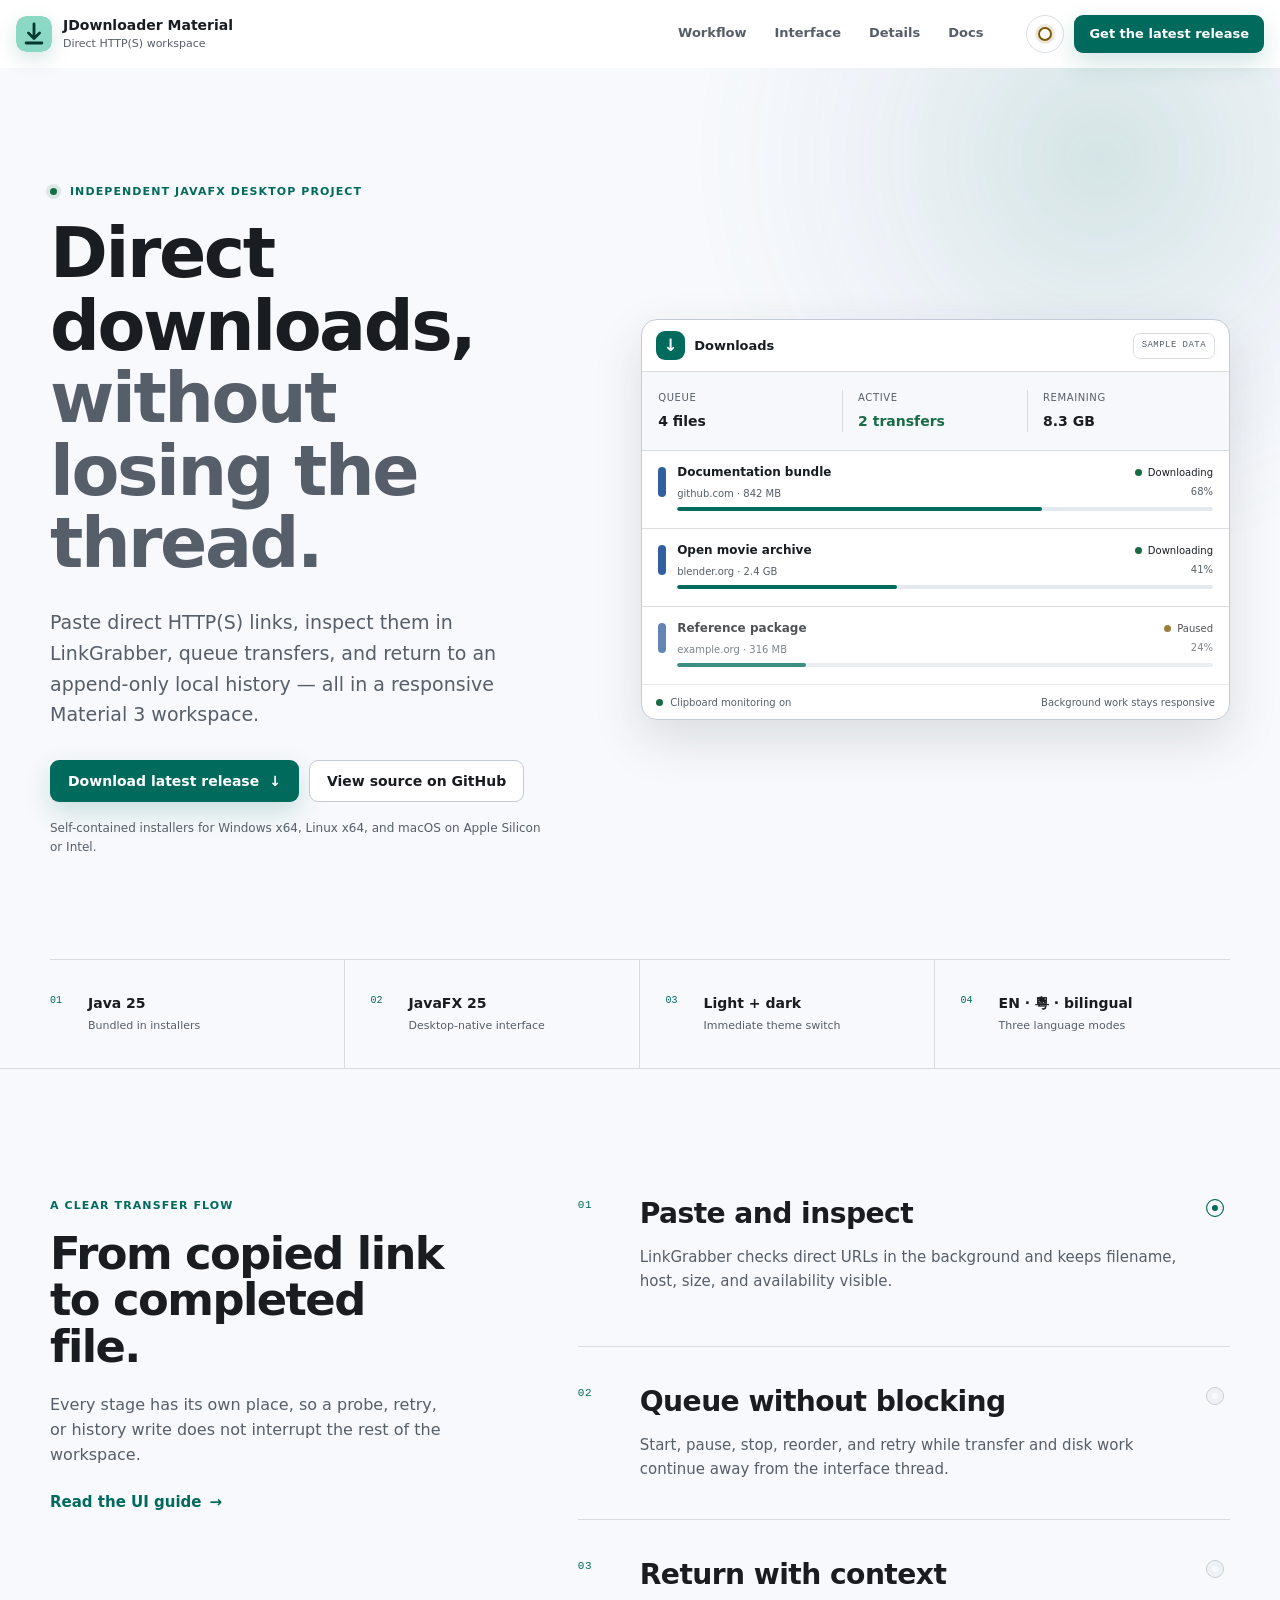
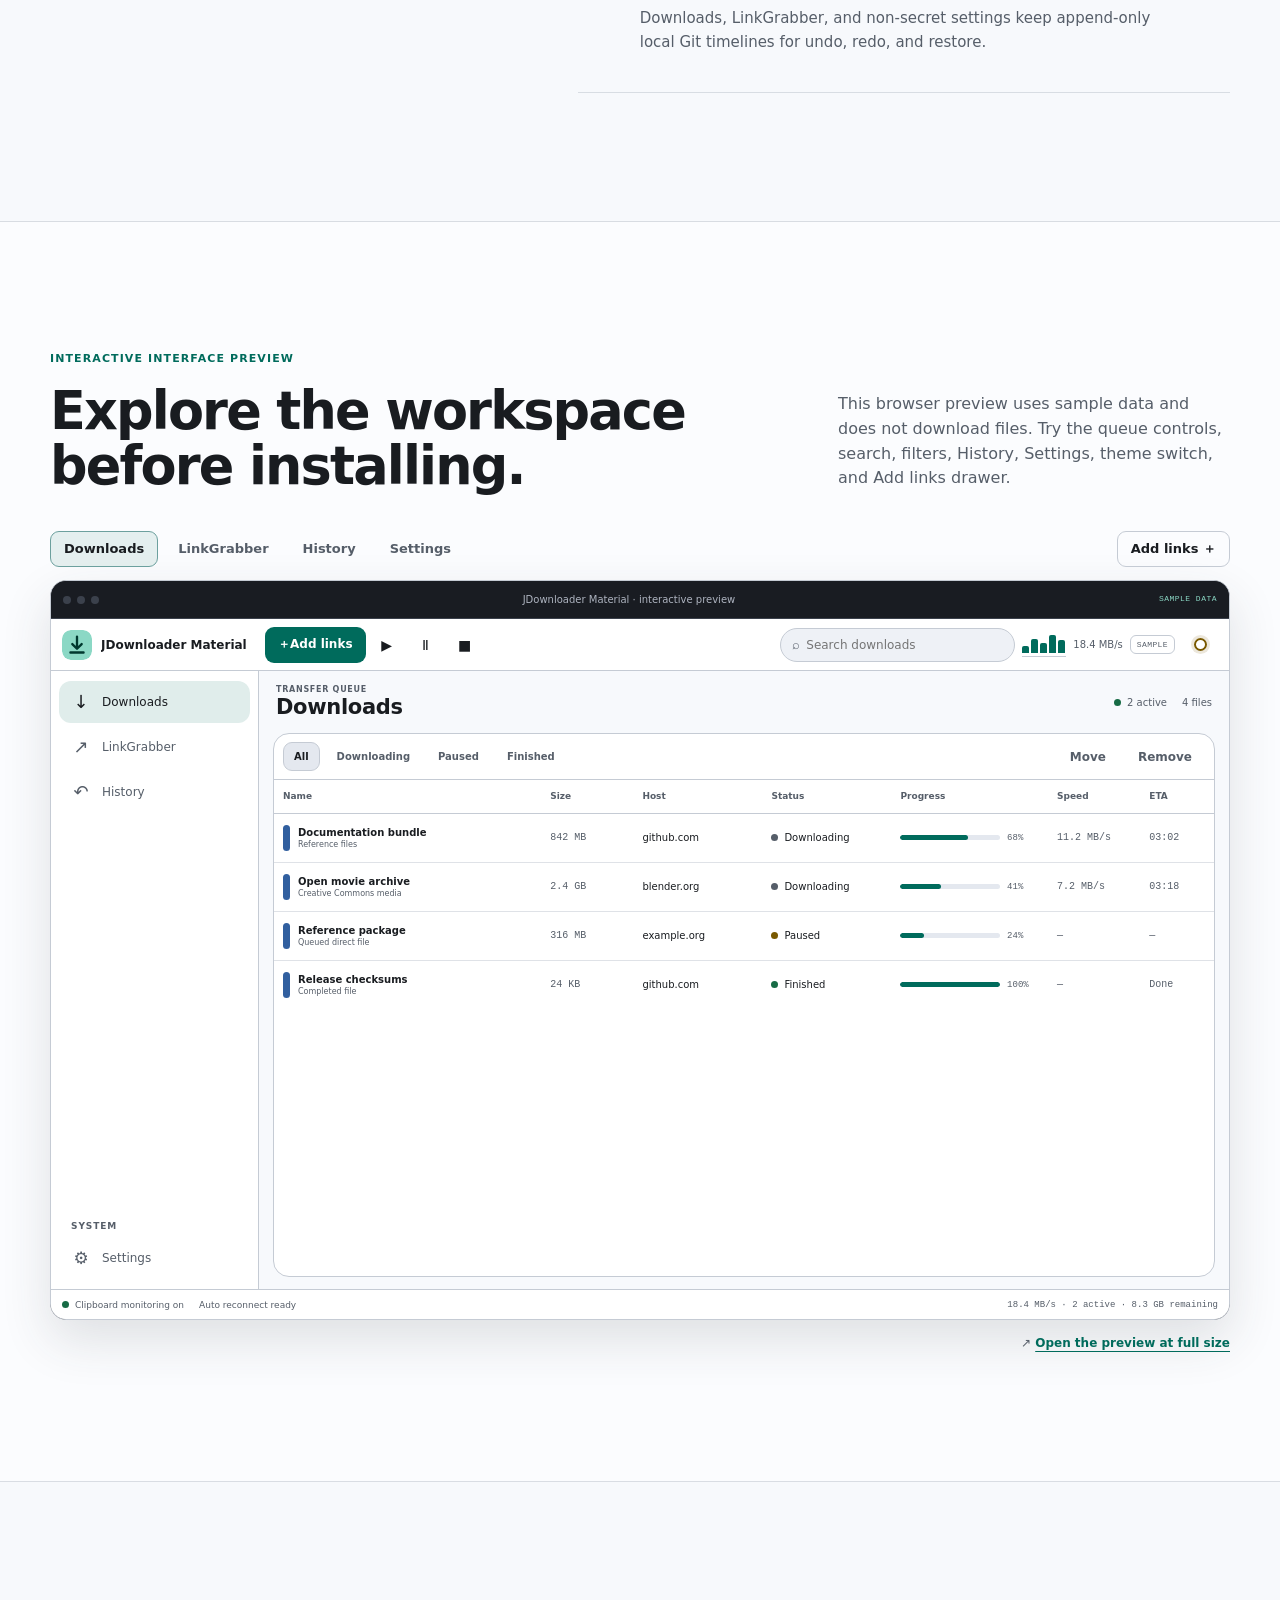
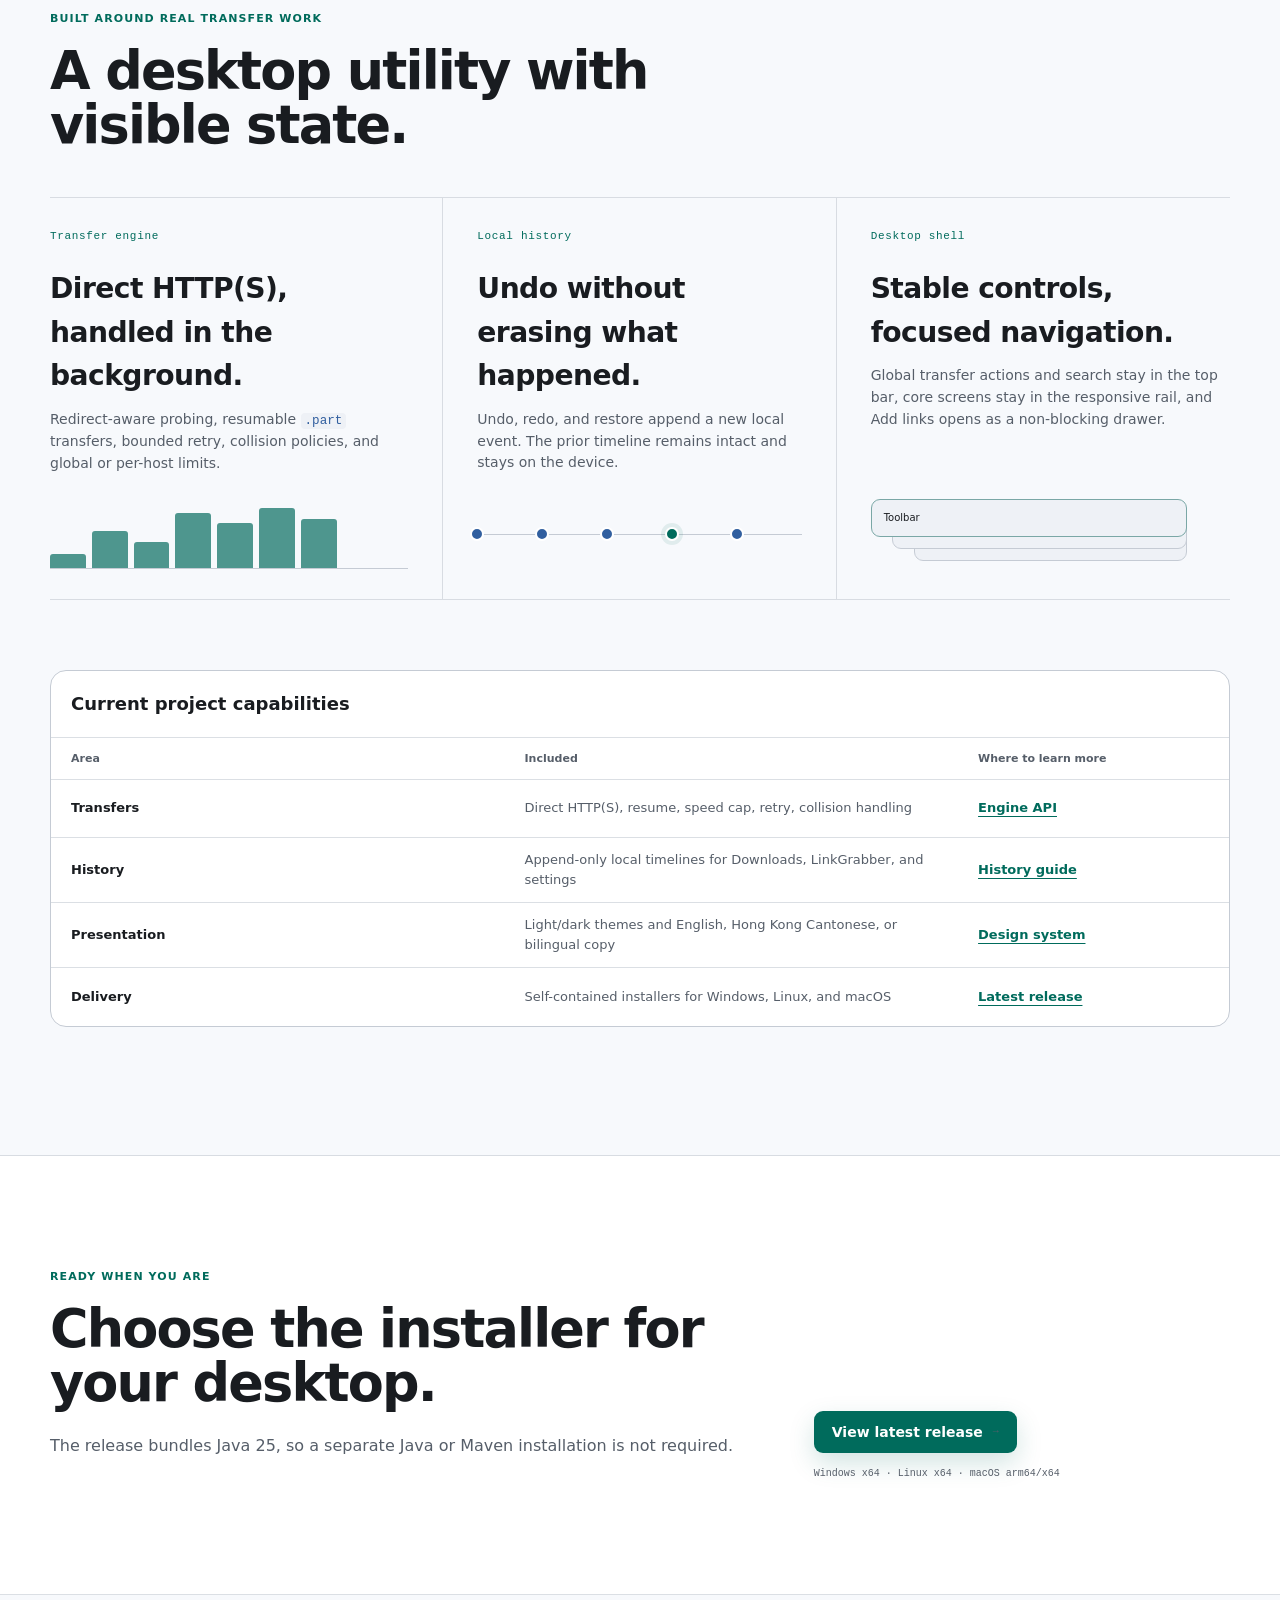
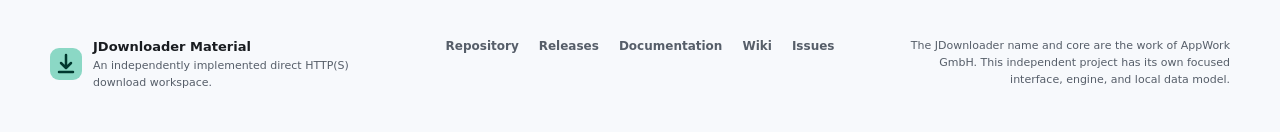
==== site/index.html @ 678a9da6 "Rewrite the UI with the mint-teal design system" ====
<!doctype html>
<html lang="en" data-theme="dark">
<head>
  <meta charset="utf-8">
  <meta name="viewport" content="width=device-width, initial-scale=1">
  <meta name="description" content="JDownloader Material is an independent JavaFX workspace for direct HTTP(S) downloads, with LinkGrabber, local history, light and dark themes, and native installers.">
  <meta name="theme-color" content="#111318">
  <meta property="og:type" content="website">
  <meta property="og:title" content="JDownloader Material">
  <meta property="og:description" content="A focused JavaFX workspace for direct HTTP(S) downloads.">
  <meta property="og:url" content="https://codingmachineedge.github.io/jdownloader-material/">
  <meta name="twitter:card" content="summary">
  <link rel="canonical" href="https://codingmachineedge.github.io/jdownloader-material/">
  <link rel="icon" href="assets/jdownloader-mark.svg" type="image/svg+xml">
  <link rel="stylesheet" href="styles.css">
  <title>JDownloader Material — direct downloads, clearly managed</title>
  <script>
    (() => {
      document.documentElement.classList.add('js');
      const saved = localStorage.getItem('jd-material-site-theme');
      const preferred = matchMedia('(prefers-color-scheme: light)').matches ? 'light' : 'dark';
      document.documentElement.dataset.theme = saved || preferred;
    })();
  </script>
</head>
<body>
  <a class="skip-link" href="#main">Skip to content</a>

  <header class="site-header" data-header>
    <div class="header-inner">
      <a class="site-brand" href="#top" aria-label="JDownloader Material home">
        <img src="assets/jdownloader-mark.svg" width="36" height="36" alt="">
        <span>
          <strong>JDownloader Material</strong>
          <small>Direct HTTP(S) workspace</small>
        </span>
      </a>
      <nav class="header-nav" aria-label="Main navigation">
        <a href="#workflow">Workflow</a>
        <a href="#interface">Interface</a>
        <a href="#under-the-hood">Details</a>
        <a href="https://github.com/codingmachineedge/jdownloader-material/tree/main/docs">Docs</a>
      </nav>
      <div class="header-actions">
        <button class="icon-button theme-button" type="button" data-theme-toggle aria-label="Switch to light theme" aria-pressed="false">
          <span class="theme-glyph" aria-hidden="true"></span>
        </button>
        <a class="button button-small button-primary" href="https://github.com/codingmachineedge/jdownloader-material/releases/latest">Get the latest release</a>
      </div>
    </div>
  </header>

  <main id="main">
    <section class="hero" id="top" aria-labelledby="hero-title">
      <div class="hero-glow" aria-hidden="true"></div>
      <div class="shell hero-grid">
        <div class="hero-copy reveal">
          <p class="eyebrow"><span class="eyebrow-dot"></span> Independent JavaFX desktop project</p>
          <h1 id="hero-title">Direct downloads,<br><span>without losing the thread.</span></h1>
          <p class="hero-lede">Paste direct HTTP(S) links, inspect them in LinkGrabber, queue transfers, and return to an append-only local history — all in a responsive Material 3 workspace.</p>
          <div class="hero-actions">
            <a class="button button-primary" href="https://github.com/codingmachineedge/jdownloader-material/releases/latest">
              Download latest release <span aria-hidden="true">↓</span>
            </a>
            <a class="button button-secondary" href="https://github.com/codingmachineedge/jdownloader-material">View source on GitHub</a>
          </div>
          <p class="release-note">Self-contained installers for Windows x64, Linux x64, and macOS on Apple Silicon or Intel.</p>
        </div>

        <div class="hero-console reveal" role="region" aria-label="Sample download activity" data-delay="1">
          <div class="console-topline">
            <div class="console-brand"><span class="mini-mark" aria-hidden="true">↓</span> Downloads</div>
            <span class="sample-label">Sample data</span>
          </div>
          <div class="console-summary">
            <div><small>Queue</small><strong>4 files</strong></div>
            <div><small>Active</small><strong class="success-text">2 transfers</strong></div>
            <div><small>Remaining</small><strong>8.3 GB</strong></div>
          </div>
          <div class="console-list">
            <article class="console-row">
              <span class="file-marker" aria-hidden="true"></span>
              <div class="console-file"><strong>Documentation bundle</strong><small>github.com · 842 MB</small></div>
              <div class="console-state"><span><i class="state-dot state-live"></i>Downloading</span><small>68%</small></div>
              <div class="mini-progress" role="progressbar" aria-label="Documentation bundle" aria-valuemin="0" aria-valuemax="100" aria-valuenow="68"><i style="--progress:68%"></i></div>
            </article>
            <article class="console-row">
              <span class="file-marker" aria-hidden="true"></span>
              <div class="console-file"><strong>Open movie archive</strong><small>blender.org · 2.4 GB</small></div>
              <div class="console-state"><span><i class="state-dot state-live"></i>Downloading</span><small>41%</small></div>
              <div class="mini-progress" role="progressbar" aria-label="Open movie archive" aria-valuemin="0" aria-valuemax="100" aria-valuenow="41"><i style="--progress:41%"></i></div>
            </article>
            <article class="console-row muted-row">
              <span class="file-marker" aria-hidden="true"></span>
              <div class="console-file"><strong>Reference package</strong><small>example.org · 316 MB</small></div>
              <div class="console-state"><span><i class="state-dot state-paused"></i>Paused</span><small>24%</small></div>
              <div class="mini-progress" role="progressbar" aria-label="Reference package" aria-valuemin="0" aria-valuemax="100" aria-valuenow="24"><i style="--progress:24%"></i></div>
            </article>
          </div>
          <div class="console-status">
            <span><i class="state-dot state-live"></i> Clipboard monitoring on</span>
            <span class="console-status-right">Background work stays responsive</span>
          </div>
        </div>
      </div>

      <div class="shell fact-strip reveal" data-delay="2" role="list" aria-label="Project technology and language support">
        <div role="listitem"><span class="fact-index">01</span><strong>Java 25</strong><small>Bundled in installers</small></div>
        <div role="listitem"><span class="fact-index">02</span><strong>JavaFX 25</strong><small>Desktop-native interface</small></div>
        <div role="listitem"><span class="fact-index">03</span><strong>Light + dark</strong><small>Immediate theme switch</small></div>
        <div role="listitem"><span class="fact-index">04</span><strong>EN · 粵 · bilingual</strong><small>Three language modes</small></div>
      </div>
    </section>

    <section class="section workflow-section" id="workflow" aria-labelledby="workflow-title">
      <div class="shell section-grid">
        <div class="section-intro reveal">
          <p class="eyebrow">A clear transfer flow</p>
          <h2 id="workflow-title">From copied link to completed file.</h2>
          <p>Every stage has its own place, so a probe, retry, or history write does not interrupt the rest of the workspace.</p>
          <a class="text-link" href="https://github.com/codingmachineedge/jdownloader-material/blob/main/docs/UI_GUIDE.md">Read the UI guide <span aria-hidden="true">→</span></a>
        </div>
        <ol class="workflow-list reveal" data-delay="1">
          <li>
            <span class="step-number">01</span>
            <div><h3>Paste and inspect</h3><p>LinkGrabber checks direct URLs in the background and keeps filename, host, size, and availability visible.</p></div>
            <span class="step-signal" aria-hidden="true"></span>
          </li>
          <li>
            <span class="step-number">02</span>
            <div><h3>Queue without blocking</h3><p>Start, pause, stop, reorder, and retry while transfer and disk work continue away from the interface thread.</p></div>
            <span class="step-signal" aria-hidden="true"></span>
          </li>
          <li>
            <span class="step-number">03</span>
            <div><h3>Return with context</h3><p>Downloads, LinkGrabber, and non-secret settings keep append-only local Git timelines for undo, redo, and restore.</p></div>
            <span class="step-signal" aria-hidden="true"></span>
          </li>
        </ol>
      </div>
    </section>

    <section class="section interface-section" id="interface" aria-labelledby="interface-title">
      <div class="shell">
        <div class="interface-heading reveal">
          <div>
            <p class="eyebrow">Interactive interface preview</p>
            <h2 id="interface-title">Explore the workspace before installing.</h2>
          </div>
          <p>This browser preview uses sample data and does not download files. Try the queue controls, search, filters, History, Settings, theme switch, and Add links drawer.</p>
        </div>

        <div class="preview-switcher reveal" data-demo-switcher role="group" aria-label="Choose a demo screen">
          <button type="button" class="active" data-demo-screen="downloads" aria-pressed="true">Downloads</button>
          <button type="button" data-demo-screen="linkgrabber" aria-pressed="false">LinkGrabber</button>
          <button type="button" data-demo-screen="history" aria-pressed="false">History</button>
          <button type="button" data-demo-screen="settings" aria-pressed="false">Settings</button>
          <button type="button" data-demo-action="add-links">Add links <span aria-hidden="true">＋</span></button>
        </div>

        <div class="demo-frame reveal" data-delay="1">
          <div class="demo-frame-bar" aria-hidden="true">
            <span></span><span></span><span></span>
            <p>JDownloader Material · interactive preview</p>
            <b>Sample data</b>
          </div>
          <iframe id="product-demo" src="demo.html" title="Interactive preview of the JDownloader Material desktop workspace" loading="lazy"></iframe>
          <noscript><p class="noscript">JavaScript is required for the interactive preview. <a href="demo.html">Open the static demo</a>.</p></noscript>
        </div>
        <p class="demo-hint"><span aria-hidden="true">↗</span> <a href="demo.html">Open the preview at full size</a></p>
      </div>
    </section>

    <section class="section details-section" id="under-the-hood" aria-labelledby="details-title">
      <div class="shell">
        <div class="details-heading reveal">
          <p class="eyebrow">Built around real transfer work</p>
          <h2 id="details-title">A desktop utility with visible state.</h2>
        </div>
        <div class="detail-grid">
          <article class="detail-panel reveal">
            <span class="detail-kicker">Transfer engine</span>
            <h3>Direct HTTP(S), handled in the background.</h3>
            <p>Redirect-aware probing, resumable <code>.part</code> transfers, bounded retry, collision policies, and global or per-host limits.</p>
            <div class="detail-meter" aria-hidden="true"><i></i><i></i><i></i><i></i><i></i><i></i><i></i></div>
          </article>
          <article class="detail-panel reveal" data-delay="1">
            <span class="detail-kicker">Local history</span>
            <h3>Undo without erasing what happened.</h3>
            <p>Undo, redo, and restore append a new local event. The prior timeline remains intact and stays on the device.</p>
            <div class="history-trace" aria-hidden="true"><i></i><i></i><i></i><i></i><i></i></div>
          </article>
          <article class="detail-panel reveal" data-delay="2">
            <span class="detail-kicker">Desktop shell</span>
            <h3>Stable controls, focused navigation.</h3>
            <p>Global transfer actions and search stay in the top bar, core screens stay in the responsive rail, and Add links opens as a non-blocking drawer.</p>
            <div class="tab-stack" aria-hidden="true"><i>Toolbar</i><i>Navigation</i><i>Drawer</i></div>
          </article>
        </div>

        <div class="capability-table-wrap reveal">
          <table class="capability-table">
            <caption>Current project capabilities</caption>
            <thead><tr><th scope="col">Area</th><th scope="col">Included</th><th scope="col">Where to learn more</th></tr></thead>
            <tbody>
              <tr><th scope="row">Transfers</th><td>Direct HTTP(S), resume, speed cap, retry, collision handling</td><td><a href="https://github.com/codingmachineedge/jdownloader-material/blob/main/docs/ENGINE_API.md">Engine API</a></td></tr>
              <tr><th scope="row">History</th><td>Append-only local timelines for Downloads, LinkGrabber, and settings</td><td><a href="https://github.com/codingmachineedge/jdownloader-material/blob/main/docs/HISTORY.md">History guide</a></td></tr>
              <tr><th scope="row">Presentation</th><td>Light/dark themes and English, Hong Kong Cantonese, or bilingual copy</td><td><a href="https://github.com/codingmachineedge/jdownloader-material/blob/main/docs/DESIGN_SYSTEM.md">Design system</a></td></tr>
              <tr><th scope="row">Delivery</th><td>Self-contained installers for Windows, Linux, and macOS</td><td><a href="https://github.com/codingmachineedge/jdownloader-material/releases/latest">Latest release</a></td></tr>
            </tbody>
          </table>
        </div>
      </div>
    </section>

    <section class="download-section" aria-labelledby="download-title">
      <div class="shell download-inner reveal">
        <div>
          <p class="eyebrow">Ready when you are</p>
          <h2 id="download-title">Choose the installer for your desktop.</h2>
          <p>The release bundles Java 25, so a separate Java or Maven installation is not required.</p>
        </div>
        <div class="download-actions">
          <a class="button button-primary" href="https://github.com/codingmachineedge/jdownloader-material/releases/latest">View latest release <span aria-hidden="true">→</span></a>
          <span>Windows x64 · Linux x64 · macOS arm64/x64</span>
        </div>
      </div>
    </section>
  </main>

  <footer class="site-footer">
    <div class="shell footer-grid">
      <div class="footer-brand">
        <img src="assets/jdownloader-mark.svg" width="32" height="32" alt="">
        <p><strong>JDownloader Material</strong><span>An independently implemented direct HTTP(S) download workspace.</span></p>
      </div>
      <nav aria-label="Project links">
        <a href="https://github.com/codingmachineedge/jdownloader-material">Repository</a>
        <a href="https://github.com/codingmachineedge/jdownloader-material/releases">Releases</a>
        <a href="https://github.com/codingmachineedge/jdownloader-material/tree/main/docs">Documentation</a>
        <a href="https://github.com/codingmachineedge/jdownloader-material/wiki">Wiki</a>
        <a href="https://github.com/codingmachineedge/jdownloader-material/issues">Issues</a>
      </nav>
      <p class="identity-note">The JDownloader name and core are the work of AppWork GmbH. This independent project has its own focused interface, engine, and local data model.</p>
    </div>
  </footer>

  <script src="main.js" defer></script>
</body>
</html>
---- site/styles.css ----
:root {
  color-scheme: dark;
  --bg: #111318;
  --surface: #191c22;
  --surface-2: #22262e;
  --surface-3: #2c313b;
  --fg: #e7e9f0;
  --muted: #aeb4c0;
  --border: #3b414c;
  --border-soft: color-mix(in srgb, var(--border) 62%, transparent);
  --primary: #8bd8c5;
  --on-primary: #00382f;
  --secondary: #a9c7ff;
  --success: #78dba9;
  --warning: #f0c36a;
  --danger: #ffb4ab;
  --header-bg: color-mix(in srgb, var(--surface) 92%, transparent);
  --primary-tint: color-mix(in srgb, var(--primary) 13%, transparent);
  --shadow-overlay: 0 20px 60px rgba(0, 0, 0, .33);
  --font-ui: "Segoe UI Variable", "Segoe UI", system-ui, -apple-system, sans-serif;
  --font-mono: "Cascadia Mono", "SFMono-Regular", Consolas, monospace;
  --ease: cubic-bezier(.2, 0, 0, 1);
  --radius-xs: 4px;
  --radius-sm: 9px;
  --radius-md: 12px;
  --radius-lg: 16px;
  --shell: 1180px;
}

[data-theme="light"] {
  color-scheme: light;
  --bg: #f7f9fc;
  --surface: #ffffff;
  --surface-2: #eef1f6;
  --surface-3: #e4e8ef;
  --fg: #191c20;
  --muted: #565e69;
  --border: #c5cbd4;
  --primary: #006b5c;
  --on-primary: #ffffff;
  --secondary: #315f9f;
  --success: #176b45;
  --warning: #795900;
  --danger: #ba1a1a;
  --header-bg: color-mix(in srgb, var(--surface) 90%, transparent);
  --primary-tint: color-mix(in srgb, var(--primary) 9%, transparent);
  --shadow-overlay: 0 20px 50px rgba(47, 55, 67, .14);
}

* {
  box-sizing: border-box;
}

html {
  scroll-behavior: smooth;
  scroll-padding-top: 78px;
  background: var(--bg);
}

body {
  margin: 0;
  min-width: 320px;
  overflow-x: hidden;
  background: var(--bg);
  color: var(--fg);
  font-family: var(--font-ui);
  font-size: 15px;
  line-height: 1.55;
  text-rendering: optimizeLegibility;
  -webkit-font-smoothing: antialiased;
}

button,
input,
select,
textarea {
  color: inherit;
  font: inherit;
}

button,
a {
  -webkit-tap-highlight-color: transparent;
}

a {
  color: inherit;
}

img {
  display: block;
  max-width: 100%;
}

.skip-link {
  position: fixed;
  left: 16px;
  top: 12px;
  z-index: 100;
  padding: 9px 13px;
  border-radius: var(--radius-sm);
  background: var(--primary);
  color: var(--on-primary);
  font-weight: 700;
  transform: translateY(-180%);
  transition: transform 160ms var(--ease);
}

.skip-link:focus {
  transform: translateY(0);
}

:focus-visible {
  outline: 2px solid var(--primary);
  outline-offset: 3px;
}

.shell {
  width: min(var(--shell), calc(100% - clamp(32px, 7vw, 96px)));
  margin-inline: auto;
}

.site-header {
  position: sticky;
  top: 0;
  z-index: 50;
  height: 68px;
  border-bottom: 1px solid transparent;
  background: var(--header-bg);
  backdrop-filter: blur(18px);
  transition: border-color 180ms var(--ease), box-shadow 180ms var(--ease);
}

.site-header.scrolled {
  border-color: var(--border-soft);
  box-shadow: 0 8px 30px rgba(0, 0, 0, .08);
}

.header-inner {
  width: min(1280px, calc(100% - 32px));
  height: 100%;
  margin: 0 auto;
  display: flex;
  align-items: center;
  gap: 32px;
}

.site-brand {
  display: inline-flex;
  align-items: center;
  gap: 11px;
  min-width: 234px;
  text-decoration: none;
}

.site-brand img {
  border-radius: 10px;
  box-shadow: 0 7px 20px color-mix(in srgb, var(--primary) 16%, transparent);
}

.site-brand span {
  display: grid;
  line-height: 1.2;
}

.site-brand strong {
  font-size: 14px;
  font-weight: 650;
}

.site-brand small {
  margin-top: 3px;
  color: var(--muted);
  font-size: 11px;
}

.header-nav {
  display: flex;
  align-items: center;
  gap: 6px;
  margin-left: auto;
}

.header-nav a {
  padding: 9px 11px;
  border-radius: var(--radius-sm);
  color: var(--muted);
  font-size: 13px;
  font-weight: 550;
  text-decoration: none;
  transition: color 160ms var(--ease), background 160ms var(--ease);
}

.header-nav a:hover {
  background: var(--surface-2);
  color: var(--fg);
}

.header-actions,
.hero-actions {
  display: flex;
  align-items: center;
  gap: 10px;
}

.icon-button,
.button,
.preview-switcher button {
  border: 0;
  cursor: pointer;
  transition: transform 150ms var(--ease), color 160ms var(--ease), background 160ms var(--ease), border-color 160ms var(--ease);
}

.icon-button:active,
.button:active,
.preview-switcher button:active {
  transform: scale(.96);
}

.icon-button {
  width: 38px;
  height: 38px;
  display: grid;
  flex: 0 0 auto;
  place-items: center;
  border: 1px solid var(--border-soft);
  border-radius: 50%;
  background: transparent;
}

.icon-button:hover {
  background: var(--surface-2);
}

.theme-glyph {
  position: relative;
  width: 14px;
  height: 14px;
  border: 2px solid currentColor;
  border-radius: 50%;
}

[data-theme="dark"] .theme-glyph {
  border-color: var(--secondary);
  box-shadow: inset -4px -3px 0 0 var(--surface);
}

[data-theme="light"] .theme-glyph {
  border-color: var(--warning);
  box-shadow: 0 0 0 3px color-mix(in srgb, var(--warning) 14%, transparent);
}

.button {
  min-height: 42px;
  display: inline-flex;
  align-items: center;
  justify-content: center;
  gap: 10px;
  padding: 0 17px;
  border: 1px solid transparent;
  border-radius: var(--radius-sm);
  font-size: 14px;
  font-weight: 650;
  line-height: 1;
  text-align: center;
  text-decoration: none;
}

.button-small {
  min-height: 38px;
  padding-inline: 14px;
  font-size: 13px;
}

.button-primary {
  background: var(--primary);
  color: var(--on-primary);
  box-shadow: 0 10px 26px color-mix(in srgb, var(--primary) 18%, transparent);
}

.button-primary:hover {
  background: color-mix(in srgb, var(--primary) 88%, var(--fg));
  transform: translateY(-1px);
}

.button-secondary {
  border-color: var(--border);
  background: var(--surface);
}

.button-secondary:hover {
  border-color: color-mix(in srgb, var(--primary) 46%, var(--border));
  background: var(--surface-2);
}

.hero {
  position: relative;
  min-height: 750px;
  padding: clamp(76px, 9vw, 122px) 0 0;
  overflow: hidden;
  border-bottom: 1px solid var(--border-soft);
}

.hero-glow {
  position: absolute;
  top: -320px;
  right: -230px;
  width: 820px;
  height: 820px;
  border-radius: 50%;
  background: radial-gradient(circle, color-mix(in srgb, var(--primary) 14%, transparent) 0, color-mix(in srgb, var(--secondary) 4%, transparent) 42%, transparent 70%);
  filter: blur(10px);
  pointer-events: none;
}

.hero-grid {
  position: relative;
  display: grid;
  grid-template-columns: minmax(0, .92fr) minmax(500px, 1.08fr);
  align-items: center;
  gap: clamp(48px, 7vw, 96px);
}

.eyebrow {
  margin: 0 0 17px;
  color: var(--primary);
  font-size: 11px;
  font-weight: 700;
  letter-spacing: .1em;
  text-transform: uppercase;
}

.eyebrow-dot {
  width: 7px;
  height: 7px;
  display: inline-block;
  margin-right: 8px;
  border-radius: 50%;
  background: var(--success);
  box-shadow: 0 0 0 4px color-mix(in srgb, var(--success) 12%, transparent);
}

.hero h1,
.section h2,
.download-section h2 {
  margin: 0;
  letter-spacing: -.035em;
  line-height: 1.04;
}

.hero h1 {
  max-width: 660px;
  font-size: clamp(43px, 5.45vw, 76px);
  font-weight: 650;
}

.hero h1 span {
  color: var(--muted);
}

.hero-lede {
  max-width: 620px;
  margin: 27px 0 30px;
  color: var(--muted);
  font-size: clamp(16px, 1.5vw, 19px);
  line-height: 1.62;
}

.release-note {
  max-width: 520px;
  margin: 17px 0 0;
  color: var(--muted);
  font-size: 12px;
}

.hero-console {
  position: relative;
  min-width: 0;
  border: 1px solid var(--border);
  border-radius: var(--radius-lg);
  background: var(--surface);
  box-shadow: var(--shadow-overlay);
  overflow: hidden;
}

.hero-console::before {
  content: "";
  position: absolute;
  inset: 0;
  border-radius: inherit;
  box-shadow: inset 0 1px color-mix(in srgb, white 7%, transparent);
  pointer-events: none;
}

.console-topline {
  height: 52px;
  display: flex;
  align-items: center;
  justify-content: space-between;
  gap: 12px;
  padding: 0 14px;
  border-bottom: 1px solid var(--border-soft);
}

.console-brand {
  display: flex;
  align-items: center;
  gap: 9px;
  font-size: 13px;
  font-weight: 650;
}

.mini-mark {
  width: 29px;
  height: 29px;
  display: grid;
  place-items: center;
  border-radius: var(--radius-sm);
  background: var(--primary);
  color: var(--on-primary);
  font-size: 17px;
  font-weight: 800;
}

.sample-label {
  padding: 5px 8px;
  border: 1px solid var(--border-soft);
  border-radius: 7px;
  color: var(--muted);
  font-family: var(--font-mono);
  font-size: 9px;
  letter-spacing: .05em;
  text-transform: uppercase;
}

.console-summary {
  display: grid;
  grid-template-columns: repeat(3, 1fr);
  padding: 18px 16px;
  border-bottom: 1px solid var(--border-soft);
  background: color-mix(in srgb, var(--surface-2) 48%, transparent);
}

.console-summary div {
  padding: 0 15px;
  border-right: 1px solid var(--border-soft);
}

.console-summary div:first-child {
  padding-left: 0;
}

.console-summary div:last-child {
  border: 0;
}

.console-summary small,
.console-summary strong {
  display: block;
}

.console-summary small {
  margin-bottom: 5px;
  color: var(--muted);
  font-size: 10px;
  letter-spacing: .06em;
  text-transform: uppercase;
}

.console-summary strong {
  font-size: 14px;
  font-variant-numeric: tabular-nums;
}

.success-text {
  color: var(--success);
}

.console-row {
  display: grid;
  grid-template-columns: 8px minmax(0, 1fr) auto;
  gap: 11px;
  min-height: 78px;
  align-items: center;
  padding: 10px 16px;
  border-bottom: 1px solid var(--border-soft);
}

.file-marker {
  width: 8px;
  height: 30px;
  border-radius: var(--radius-xs);
  background: var(--secondary);
}

.console-file,
.console-state {
  min-width: 0;
  display: grid;
}

.console-file strong {
  overflow: hidden;
  font-size: 12px;
  font-weight: 600;
  text-overflow: ellipsis;
  white-space: nowrap;
}

.console-file small,
.console-state small {
  margin-top: 4px;
  color: var(--muted);
  font-size: 10px;
  font-variant-numeric: tabular-nums;
}

.console-state {
  justify-items: end;
  font-size: 10px;
}

.console-state > span {
  display: inline-flex;
  align-items: center;
  gap: 6px;
}

.state-dot {
  width: 7px;
  height: 7px;
  display: inline-block;
  border-radius: 50%;
  background: var(--muted);
}

.state-live {
  background: var(--success);
}

.state-paused {
  background: var(--warning);
}

.mini-progress {
  grid-column: 2 / -1;
  width: 100%;
  height: 4px;
  align-self: start;
  margin-top: -7px;
  overflow: hidden;
  border-radius: var(--radius-xs);
  background: var(--surface-3);
}

.mini-progress i {
  width: var(--progress);
  height: 100%;
  display: block;
  border-radius: inherit;
  background: var(--primary);
}

.muted-row {
  opacity: .76;
}

.console-status {
  min-height: 34px;
  display: flex;
  align-items: center;
  gap: 16px;
  padding: 0 14px;
  color: var(--muted);
  font-size: 10px;
}

.console-status > span:first-child {
  display: inline-flex;
  align-items: center;
  gap: 7px;
}

.console-status-right {
  margin-left: auto;
}

.fact-strip {
  position: relative;
  display: grid;
  grid-template-columns: repeat(4, 1fr);
  margin-top: clamp(72px, 8vw, 108px);
  border-top: 1px solid var(--border-soft);
}

.fact-strip > div {
  min-height: 108px;
  display: grid;
  grid-template-columns: 28px 1fr;
  align-content: center;
  column-gap: 10px;
  padding: 18px clamp(10px, 2vw, 26px);
  border-right: 1px solid var(--border-soft);
}

.fact-strip > div:first-child {
  padding-left: 0;
}

.fact-strip > div:last-child {
  border-right: 0;
}

.fact-index {
  grid-row: 1 / 3;
  color: var(--primary);
  font-family: var(--font-mono);
  font-size: 10px;
}

.fact-strip strong {
  font-size: 14px;
}

.fact-strip small {
  margin-top: 3px;
  color: var(--muted);
  font-size: 11px;
}

.section {
  padding: clamp(86px, 10vw, 144px) 0;
  border-bottom: 1px solid var(--border-soft);
}

.section h2,
.download-section h2 {
  max-width: 740px;
  font-size: clamp(34px, 4.1vw, 56px);
  font-weight: 620;
}

.section-grid {
  display: grid;
  grid-template-columns: minmax(260px, .76fr) minmax(480px, 1.24fr);
  gap: clamp(60px, 10vw, 140px);
}

.section-intro {
  position: sticky;
  top: 116px;
  align-self: start;
}

.section-intro h2 {
  font-size: clamp(34px, 3.5vw, 50px);
}

.section-intro > p:not(.eyebrow),
.interface-heading > p,
.download-inner > div > p:not(.eyebrow) {
  margin: 23px 0;
  color: var(--muted);
  font-size: 16px;
}

.text-link,
.demo-hint a,
.capability-table a {
  color: var(--primary);
  font-weight: 650;
  text-underline-offset: 4px;
}

.text-link {
  display: inline-flex;
  gap: 8px;
  text-decoration: none;
}

.text-link:hover {
  text-decoration: underline;
}

.workflow-list {
  margin: 0;
  padding: 0;
  list-style: none;
}

.workflow-list li {
  position: relative;
  min-height: 150px;
  display: grid;
  grid-template-columns: 42px minmax(0, 1fr) 24px;
  gap: 20px;
  align-items: start;
  padding: 0 0 38px;
  border-bottom: 1px solid var(--border-soft);
}

.workflow-list li + li {
  padding-top: 38px;
}

.step-number,
.detail-kicker {
  color: var(--primary);
  font-family: var(--font-mono);
  font-size: 11px;
  letter-spacing: .06em;
}

.workflow-list h3,
.detail-panel h3 {
  margin: -5px 0 11px;
  font-size: clamp(22px, 2.2vw, 29px);
  font-weight: 600;
  letter-spacing: -.02em;
}

.workflow-list p,
.detail-panel p {
  max-width: 620px;
  margin: 0;
  color: var(--muted);
}

.step-signal {
  width: 18px;
  height: 18px;
  margin-top: 2px;
  border: 1px solid var(--border);
  border-radius: 50%;
  box-shadow: inset 0 0 0 5px var(--surface-2);
}

.workflow-list li:first-child .step-signal {
  border-color: var(--primary);
  background: var(--primary);
  box-shadow: inset 0 0 0 5px var(--bg);
}

.interface-section {
  background: color-mix(in srgb, var(--surface) 52%, var(--bg));
}

.interface-heading {
  display: grid;
  grid-template-columns: minmax(0, 1.3fr) minmax(280px, .7fr);
  gap: 60px;
  align-items: end;
  margin-bottom: 38px;
}

.interface-heading > p {
  max-width: 490px;
  margin: 0 0 2px;
  justify-self: end;
}

.preview-switcher {
  display: flex;
  align-items: center;
  gap: 6px;
  margin-bottom: 13px;
  overflow-x: auto;
  scrollbar-width: thin;
}

.preview-switcher button {
  min-height: 36px;
  flex: 0 0 auto;
  padding: 0 13px;
  border: 1px solid transparent;
  border-radius: var(--radius-sm);
  background: transparent;
  color: var(--muted);
  font-size: 13px;
  font-weight: 600;
}

.preview-switcher button:hover {
  background: var(--surface-2);
  color: var(--fg);
}

.preview-switcher button.active {
  border-color: color-mix(in srgb, var(--primary) 45%, var(--border));
  background: var(--primary-tint);
  color: var(--fg);
}

.preview-switcher button:last-child {
  margin-left: auto;
  border-color: var(--border);
  color: var(--fg);
}

.demo-frame {
  overflow: hidden;
  border: 1px solid var(--border);
  border-radius: var(--radius-lg);
  background: #111318;
  box-shadow: var(--shadow-overlay);
}

.demo-frame-bar {
  height: 38px;
  display: flex;
  align-items: center;
  gap: 6px;
  padding: 0 12px;
  border-bottom: 1px solid #3b414c;
  background: #191c22;
  color: #aeb4c0;
}

.demo-frame-bar > span {
  width: 8px;
  height: 8px;
  border-radius: 50%;
  background: #3b414c;
}

.demo-frame-bar p {
  margin: 0 auto;
  font-size: 10px;
}

.demo-frame-bar b {
  color: #8bd8c5;
  font-family: var(--font-mono);
  font-size: 8px;
  font-weight: 500;
  letter-spacing: .06em;
  text-transform: uppercase;
}

.demo-frame iframe {
  width: 100%;
  height: clamp(560px, 64vw, 700px);
  display: block;
  border: 0;
  background: #111318;
}

.noscript {
  margin: 0;
  padding: 24px;
  color: #e7e9f0;
}

.demo-hint {
  margin: 14px 0 0;
  color: var(--muted);
  font-size: 12px;
  text-align: right;
}

.details-heading {
  margin-bottom: 44px;
}

.detail-grid {
  display: grid;
  grid-template-columns: repeat(3, 1fr);
  border-block: 1px solid var(--border-soft);
}

.detail-panel {
  min-height: 385px;
  display: flex;
  flex-direction: column;
  padding: 30px clamp(20px, 3vw, 34px);
  border-right: 1px solid var(--border-soft);
}

.detail-panel:first-child {
  padding-left: 0;
}

.detail-panel:last-child {
  padding-right: 0;
  border-right: 0;
}

.detail-panel h3 {
  margin-top: 22px;
}

.detail-panel p {
  font-size: 14px;
}

code {
  padding: 1px 4px;
  border-radius: 4px;
  background: var(--surface-2);
  color: var(--secondary);
  font-family: var(--font-mono);
  font-size: .9em;
}

.detail-meter,
.history-trace,
.tab-stack {
  min-height: 94px;
  margin-top: auto;
}

.detail-meter {
  display: flex;
  align-items: end;
  gap: 6px;
  padding-top: 25px;
  border-bottom: 1px solid var(--border);
}

.detail-meter i {
  width: 10%;
  height: 20%;
  display: block;
  border-radius: 3px 3px 0 0;
  background: color-mix(in srgb, var(--primary) 66%, var(--surface-3));
}

.detail-meter i:nth-child(2) { height: 54%; }
.detail-meter i:nth-child(3) { height: 38%; }
.detail-meter i:nth-child(4) { height: 80%; }
.detail-meter i:nth-child(5) { height: 66%; }
.detail-meter i:nth-child(6) { height: 88%; }
.detail-meter i:nth-child(7) { height: 72%; }

.history-trace {
  display: flex;
  align-items: center;
  padding-top: 25px;
}

.history-trace i {
  position: relative;
  width: 20%;
  height: 1px;
  display: block;
  background: var(--border);
}

.history-trace i::before {
  content: "";
  position: absolute;
  left: 0;
  top: 50%;
  width: 10px;
  height: 10px;
  border: 2px solid var(--surface);
  border-radius: 50%;
  background: var(--secondary);
  transform: translate(-50%, -50%);
}

.history-trace i:nth-child(4)::before {
  background: var(--primary);
  box-shadow: 0 0 0 4px var(--primary-tint);
}

.tab-stack {
  position: relative;
  padding-top: 24px;
}

.tab-stack i {
  position: absolute;
  left: 0;
  right: 12%;
  height: 38px;
  display: flex;
  align-items: center;
  padding: 0 12px;
  border: 1px solid var(--border);
  border-radius: var(--radius-sm);
  background: var(--surface-2);
  color: var(--muted);
  font-size: 10px;
  font-style: normal;
}

.tab-stack i:nth-child(1) { top: 24px; z-index: 3; border-color: color-mix(in srgb, var(--primary) 38%, var(--border)); color: var(--fg); }
.tab-stack i:nth-child(2) { top: 36px; left: 6%; z-index: 2; }
.tab-stack i:nth-child(3) { top: 48px; left: 12%; z-index: 1; }

.capability-table-wrap {
  margin-top: 70px;
  overflow-x: auto;
  border: 1px solid var(--border);
  border-radius: var(--radius-lg);
  background: var(--surface);
}

.capability-table {
  width: 100%;
  min-width: 720px;
  border-collapse: collapse;
  table-layout: fixed;
}

.capability-table caption {
  padding: 19px 20px;
  border-bottom: 1px solid var(--border-soft);
  font-size: 18px;
  font-weight: 600;
  text-align: left;
}

.capability-table th,
.capability-table td {
  height: 58px;
  padding: 12px 20px;
  border-bottom: 1px solid var(--border-soft);
  text-align: left;
  vertical-align: middle;
}

.capability-table thead th {
  height: 38px;
  color: var(--muted);
  font-size: 11px;
  font-weight: 600;
}

.capability-table tbody th {
  width: 18%;
  font-size: 13px;
  font-weight: 600;
}

.capability-table td {
  color: var(--muted);
  font-size: 13px;
}

.capability-table td:last-child,
.capability-table thead th:last-child {
  width: 23%;
}

.capability-table tbody tr:last-child th,
.capability-table tbody tr:last-child td {
  border-bottom: 0;
}

.download-section {
  padding: clamp(76px, 9vw, 112px) 0;
  border-bottom: 1px solid var(--border-soft);
  background: var(--surface);
}

.download-inner {
  display: grid;
  grid-template-columns: minmax(0, 1.25fr) minmax(300px, .75fr);
  align-items: end;
  gap: 70px;
}

.download-actions {
  display: grid;
  justify-items: start;
  gap: 13px;
}

.download-actions span {
  color: var(--muted);
  font-family: var(--font-mono);
  font-size: 10px;
}

.site-footer {
  padding: 42px 0;
}

.footer-grid {
  display: grid;
  grid-template-columns: minmax(230px, .8fr) minmax(270px, 1fr) minmax(260px, .8fr);
  align-items: start;
  gap: 60px;
}

.footer-brand {
  display: flex;
  align-items: center;
  gap: 11px;
}

.footer-brand p {
  display: grid;
  margin: 0;
}

.footer-brand strong {
  font-size: 13px;
}

.footer-brand span,
.identity-note {
  color: var(--muted);
  font-size: 11px;
}

.footer-grid nav {
  display: flex;
  flex-wrap: wrap;
  justify-content: center;
  gap: 8px 20px;
}

.footer-grid nav a {
  color: var(--muted);
  font-size: 12px;
  font-weight: 550;
  text-decoration: none;
}

.footer-grid nav a:hover {
  color: var(--fg);
  text-decoration: underline;
  text-underline-offset: 4px;
}

.identity-note {
  margin: 0;
  text-align: right;
}

.js .reveal {
  opacity: 0;
  transform: translateY(14px);
  transition: opacity 540ms var(--ease), transform 540ms var(--ease);
}

.js .reveal.in-view {
  opacity: 1;
  transform: none;
}

.js .reveal[data-delay="1"] { transition-delay: 90ms; }
.js .reveal[data-delay="2"] { transition-delay: 180ms; }

@media (max-width: 1080px) {
  .header-nav {
    display: none;
  }

  .header-actions {
    margin-left: auto;
  }

  .hero-grid {
    grid-template-columns: minmax(0, .88fr) minmax(420px, 1.12fr);
    gap: 42px;
  }

  .hero h1 {
    font-size: clamp(42px, 6vw, 62px);
  }

  .section-grid {
    gap: 70px;
  }
}

@media (max-width: 880px) {
  .hero {
    padding-top: 78px;
  }

  .hero-grid,
  .section-grid,
  .interface-heading,
  .download-inner {
    grid-template-columns: 1fr;
  }

  .hero-console {
    width: min(680px, 100%);
  }

  .fact-strip {
    grid-template-columns: repeat(2, 1fr);
  }

  .fact-strip > div:nth-child(2) {
    border-right: 0;
  }

  .fact-strip > div:nth-child(-n+2) {
    border-bottom: 1px solid var(--border-soft);
  }

  .fact-strip > div:nth-child(3) {
    padding-left: 0;
  }

  .section-intro {
    position: static;
  }

  .interface-heading {
    gap: 24px;
  }

  .interface-heading > p {
    justify-self: start;
  }

  .detail-grid {
    grid-template-columns: 1fr;
  }

  .detail-panel,
  .detail-panel:first-child,
  .detail-panel:last-child {
    min-height: 300px;
    padding: 30px 0;
    border-right: 0;
    border-bottom: 1px solid var(--border-soft);
  }

  .detail-panel:last-child {
    border-bottom: 0;
  }

  .detail-meter,
  .history-trace,
  .tab-stack {
    width: min(440px, 100%);
    margin-top: 36px;
  }

  .download-inner {
    align-items: start;
    gap: 25px;
  }

  .footer-grid {
    grid-template-columns: 1fr 1fr;
    gap: 35px;
  }

  .identity-note {
    grid-column: 1 / -1;
    max-width: 680px;
    text-align: left;
  }
}

@media (max-width: 640px) {
  .shell {
    width: min(100% - 30px, var(--shell));
  }

  .header-inner {
    width: calc(100% - 24px);
    gap: 10px;
  }

  .site-brand {
    min-width: 0;
  }

  .site-brand small {
    display: none;
  }

  .site-brand strong {
    max-width: 126px;
    overflow: hidden;
    text-overflow: ellipsis;
    white-space: nowrap;
  }

  .header-actions .button {
    width: 38px;
    padding: 0;
    overflow: hidden;
    color: transparent;
  }

  .header-actions .button::after {
    content: "\2193";
    color: var(--on-primary);
    font-size: 17px;
  }

  .hero {
    min-height: 0;
    padding-top: 60px;
  }

  .hero h1 {
    font-size: clamp(39px, 12vw, 54px);
  }

  .hero-lede {
    margin-block: 22px 25px;
    font-size: 16px;
  }

  .hero-actions {
    align-items: stretch;
    flex-direction: column;
  }

  .hero-actions .button {
    width: 100%;
  }

  .hero-console {
    margin-top: 6px;
  }

  .console-summary {
    grid-template-columns: repeat(2, 1fr);
  }

  .console-summary div:last-child {
    display: none;
  }

  .console-summary div:nth-child(2) {
    border-right: 0;
  }

  .console-state > span {
    font-size: 0;
  }

  .console-status-right {
    display: none;
  }

  .fact-strip {
    margin-top: 62px;
  }

  .fact-strip > div {
    min-height: 92px;
    grid-template-columns: 21px 1fr;
    padding-inline: 12px;
  }

  .fact-strip > div:nth-child(odd) {
    padding-left: 0;
  }

  .fact-strip strong {
    font-size: 12px;
  }

  .fact-strip small {
    font-size: 10px;
  }

  .section {
    padding-block: 82px;
  }

  .section h2,
  .download-section h2,
  .section-intro h2 {
    font-size: clamp(33px, 10vw, 44px);
  }

  .workflow-list li {
    grid-template-columns: 33px minmax(0, 1fr);
    gap: 14px;
  }

  .step-signal {
    display: none;
  }

  .workflow-list h3 {
    font-size: 22px;
  }

  .preview-switcher button:last-child {
    margin-left: 0;
  }

  .demo-frame-bar p {
    display: none;
  }

  .demo-frame-bar b {
    margin-left: auto;
  }

  .demo-frame iframe {
    height: 665px;
  }

  .capability-table-wrap {
    margin-right: -15px;
    border-radius: var(--radius-lg) 0 0 var(--radius-lg);
  }

  .download-section {
    padding-block: 72px;
  }

  .download-actions .button {
    width: 100%;
  }

  .footer-grid {
    grid-template-columns: 1fr;
  }

  .footer-grid nav {
    justify-content: flex-start;
  }

  .identity-note {
    grid-column: auto;
  }
}

@media (prefers-reduced-motion: reduce) {
  html {
    scroll-behavior: auto;
  }

  *,
  *::before,
  *::after {
    animation-duration: .01ms !important;
    animation-iteration-count: 1 !important;
    scroll-behavior: auto !important;
    transition-duration: .01ms !important;
  }

  .js .reveal {
    opacity: 1;
    transform: none;
  }
}

@media (forced-colors: active) {
  .state-dot,
  .file-marker,
  .mini-progress i,
  .detail-meter i {
    forced-color-adjust: none;
  }

  .button,
  .icon-button,
  .preview-switcher button {
    border: 1px solid ButtonText;
  }
}
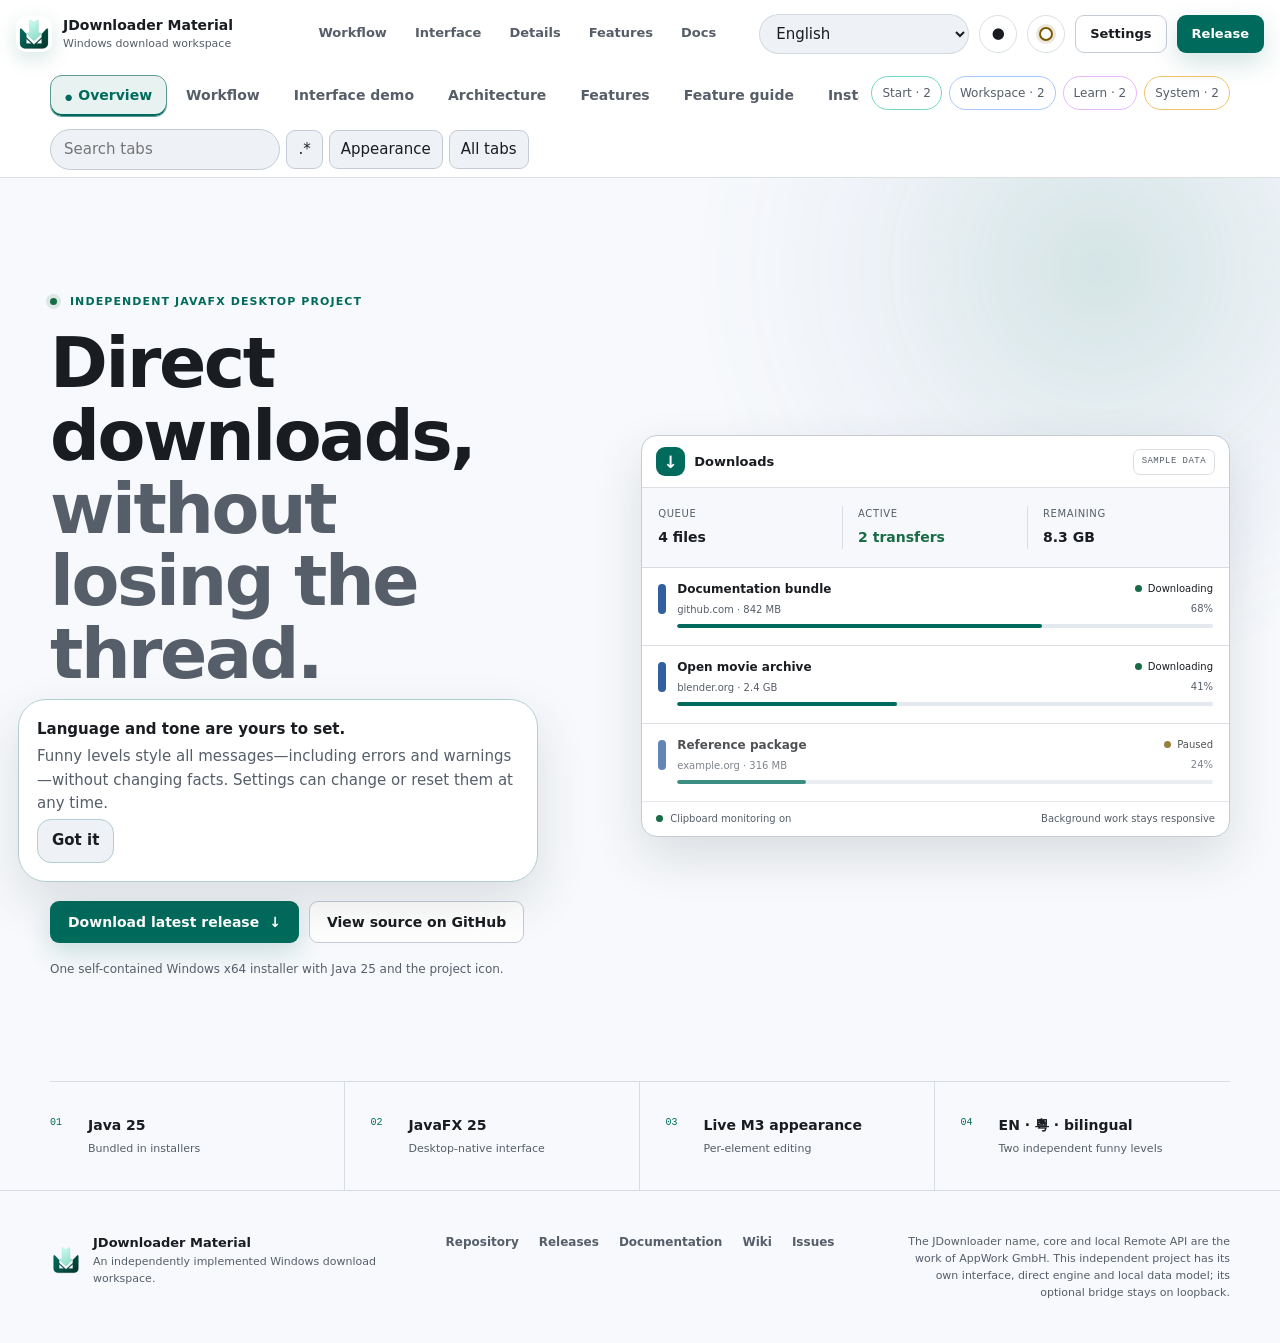
==== commit 42809c0f: "feat: complete Material 3 desktop and JDownloader parity Ship the full Windows desktop contract: Mat" ====
--- a/site/index.html
+++ b/site/index.html
@@ -3,17 +3,18 @@
 <head>
   <meta charset="utf-8">
   <meta name="viewport" content="width=device-width, initial-scale=1">
-  <meta name="description" content="JDownloader Material is an independent JavaFX workspace for direct HTTP(S) downloads, with LinkGrabber, local history, light and dark themes, and native installers.">
+  <meta name="description" content="JDownloader Material is a Windows JavaFX workspace for direct HTTP(S) downloads, browser-style tabs, safe RE2/J search, local history, live Material 3 appearance and an optional installed-JDownloader loopback bridge.">
   <meta name="theme-color" content="#111318">
   <meta property="og:type" content="website">
   <meta property="og:title" content="JDownloader Material">
-  <meta property="og:description" content="A focused JavaFX workspace for direct HTTP(S) downloads.">
-  <meta property="og:url" content="https://codingmachineedge.github.io/jdownloader-material/">
+  <meta property="og:description" content="A tabbed Material 3 Windows workspace for direct downloads and optional strict-loopback control of an installed JDownloader instance.">
+  <meta property="og:url" content="https://ding-ding-projects.github.io/jdownloader-material/">
   <meta name="twitter:card" content="summary">
-  <link rel="canonical" href="https://codingmachineedge.github.io/jdownloader-material/">
+  <link rel="canonical" href="https://ding-ding-projects.github.io/jdownloader-material/">
   <link rel="icon" href="assets/jdownloader-mark.svg" type="image/svg+xml">
   <link rel="stylesheet" href="styles.css">
-  <title>JDownloader Material — direct downloads, clearly managed</title>
+  <link rel="stylesheet" href="material-system.css">
+  <title>JDownloader Material — tabbed Windows download workspace</title>
   <script>
     (() => {
       document.documentElement.classList.add('js');
@@ -32,39 +33,158 @@
         <img src="assets/jdownloader-mark.svg" width="36" height="36" alt="">
         <span>
           <strong>JDownloader Material</strong>
-          <small>Direct HTTP(S) workspace</small>
+          <small>Windows download workspace</small>
         </span>
       </a>
       <nav class="header-nav" aria-label="Main navigation">
-        <a href="#workflow">Workflow</a>
-        <a href="#interface">Interface</a>
-        <a href="#under-the-hood">Details</a>
-        <a href="https://github.com/codingmachineedge/jdownloader-material/tree/main/docs">Docs</a>
+        <a href="#workflow" data-site-tab-link="workflow">Workflow</a>
+        <a href="#interface" data-site-tab-link="interface">Interface</a>
+        <a href="#under-the-hood" data-site-tab-link="under-the-hood">Details</a>
+        <a href="#contracts" data-site-tab-link="contracts">Features</a>
+        <a href="https://github.com/Ding-Ding-Projects/jdownloader-material/tree/main/docs">Docs</a>
       </nav>
+      <details class="header-menu">
+        <summary aria-label="Open main navigation">Menu</summary>
+        <nav aria-label="Main navigation">
+          <a href="#workflow" data-site-tab-link="workflow">Workflow</a>
+          <a href="#interface" data-site-tab-link="interface">Interface</a>
+          <a href="#under-the-hood" data-site-tab-link="under-the-hood">Details</a>
+          <a href="#contracts" data-site-tab-link="contracts">Features</a>
+          <a href="https://github.com/Ding-Ding-Projects/jdownloader-material/tree/main/docs">Docs</a>
+        </nav>
+      </details>
       <div class="header-actions">
+        <label class="header-language" for="header-language"><span class="visually-hidden">Language mode</span>
+          <select id="header-language" data-language-picker aria-label="Language mode">
+            <option value="en">English</option>
+            <option value="yue" lang="yue">香港粵語</option>
+            <option value="both">English · 香港粵語</option>
+          </select>
+        </label>
+        <button class="icon-button" type="button" data-open-notifications aria-label="Open notification history" aria-haspopup="dialog" aria-controls="notification-center">
+          <span aria-hidden="true">●</span><span class="notification-count" data-notification-count hidden>0</span>
+        </button>
         <button class="icon-button theme-button" type="button" data-theme-toggle aria-label="Switch to light theme" aria-pressed="false">
           <span class="theme-glyph" aria-hidden="true"></span>
         </button>
-        <a class="button button-small button-primary" href="https://github.com/codingmachineedge/jdownloader-material/releases/latest">Get the latest release</a>
+        <a class="button button-small button-secondary" href="#settings" data-site-tab-link="settings" data-copy-key="settings.open">Settings</a>
+        <a class="button button-small button-primary header-release" href="https://github.com/Ding-Ding-Projects/jdownloader-material/releases/latest"><span class="release-label-wide">Get the latest release</span><span class="release-label-compact">Release</span></a>
       </div>
     </div>
   </header>
 
+  <section class="site-tabs-shell" aria-label="Site pages">
+    <div class="site-tabbar shell">
+      <div class="site-tabstrip" role="tablist" aria-label="JDownloader Material site pages" aria-orientation="horizontal">
+        <button id="site-tab-top" type="button" role="tab" aria-controls="top" aria-selected="true" tabindex="0" draggable="true" data-site-tab="top" data-tab-group="start" data-copy-key="tab.overview">Overview</button>
+        <button id="site-tab-workflow" type="button" role="tab" aria-controls="workflow" aria-selected="false" tabindex="-1" draggable="true" data-site-tab="workflow" data-tab-group="start" data-copy-key="tab.workflow">Workflow</button>
+        <button id="site-tab-interface" type="button" role="tab" aria-controls="interface" aria-selected="false" tabindex="-1" draggable="true" data-site-tab="interface" data-tab-group="workspace" data-copy-key="tab.interface">Interface demo</button>
+        <button id="site-tab-under-the-hood" type="button" role="tab" aria-controls="under-the-hood" aria-selected="false" tabindex="-1" draggable="true" data-site-tab="under-the-hood" data-tab-group="workspace" data-copy-key="tab.architecture">Architecture</button>
+        <button id="site-tab-contracts" type="button" role="tab" aria-controls="contracts" aria-selected="false" tabindex="-1" draggable="true" data-site-tab="contracts" data-tab-group="learn" data-copy-key="tab.features">Features</button>
+        <button id="site-tab-guide" type="button" role="tab" aria-controls="guide" aria-selected="false" tabindex="-1" draggable="true" data-site-tab="guide" data-tab-group="learn" data-copy-key="tab.guide">Feature guide</button>
+        <button id="site-tab-download" type="button" role="tab" aria-controls="download" aria-selected="false" tabindex="-1" draggable="true" data-site-tab="download" data-tab-group="system" data-copy-key="tab.install">Install</button>
+        <button id="site-tab-settings" type="button" role="tab" aria-controls="settings" aria-selected="false" tabindex="-1" draggable="true" data-site-tab="settings" data-tab-group="system" data-copy-key="tab.settings">Settings</button>
+      </div>
+      <div class="site-tab-tools">
+        <label class="visually-hidden" for="site-tab-search">Search current tab strip</label>
+        <input id="site-tab-search" type="search" maxlength="256" autocomplete="off" placeholder="Search tabs" aria-describedby="site-tab-search-status">
+        <button class="tab-tool-button" type="button" data-site-tab-regex aria-haspopup="dialog" aria-controls="site-tab-regex-builder" aria-expanded="false" title="Open regex builder">.*</button>
+        <button class="tab-tool-button" type="button" data-edit-site-tab aria-label="Edit active tab appearance" aria-haspopup="dialog" aria-controls="site-tab-appearance" aria-expanded="false"><span class="tab-tool-label-wide">Edit tab appearance…</span><span class="tab-tool-label-compact" aria-hidden="true">Appearance</span></button>
+        <details class="site-tab-overflow">
+          <summary aria-label="Open complete tab list">All tabs</summary>
+          <nav aria-label="Complete site tab list">
+            <a href="#top" data-site-tab-link="top">Overview</a>
+            <a href="#workflow" data-site-tab-link="workflow">Workflow</a>
+            <a href="#interface" data-site-tab-link="interface">Interface demo</a>
+            <a href="#under-the-hood" data-site-tab-link="under-the-hood">Architecture</a>
+            <a href="#contracts" data-site-tab-link="contracts">Features</a>
+            <a href="#guide" data-site-tab-link="guide">Feature guide</a>
+            <a href="#download" data-site-tab-link="download">Install</a>
+            <a href="#settings" data-site-tab-link="settings">Settings</a>
+          </nav>
+        </details>
+        <output id="site-tab-search-status" class="visually-hidden" aria-live="polite">8 tabs</output>
+      </div>
+    </div>
+  </section>
+
+  <div id="site-tab-regex-builder" class="site-tab-popover" role="dialog" aria-modal="false" aria-labelledby="site-tab-regex-title" hidden>
+    <div class="popover-heading">
+      <div><strong id="site-tab-regex-title">Tab-search regex builder</strong><small>Browser ECMAScript regex · evaluated locally against visible tab labels</small></div>
+      <button type="button" data-close-site-popover aria-label="Close regex builder">×</button>
+    </div>
+    <fieldset>
+      <legend>Match mode</legend>
+      <label><input type="radio" name="site-tab-search-mode" value="plain" checked> Plain text</label>
+      <label><input type="radio" name="site-tab-search-mode" value="regex"> Regular expression</label>
+    </fieldset>
+    <label for="site-tab-pattern">Synchronized pattern</label>
+    <input id="site-tab-pattern" type="text" maxlength="256" autocomplete="off">
+    <div class="regex-guides" aria-label="Guided pattern fragments">
+      <button type="button" data-regex-guide="literal">Literal</button>
+      <button type="button" data-regex-guide="[A-Za-z]">Class</button>
+      <button type="button" data-regex-guide="^$">Anchors</button>
+      <button type="button" data-regex-guide="()">Group</button>
+      <button type="button" data-regex-guide="(?:a|b)">Alternation</button>
+      <button type="button" data-regex-guide="{1,3}">Quantifier</button>
+    </div>
+    <fieldset>
+      <legend>Flags</legend>
+      <label><input type="checkbox" value="i" data-site-regex-flag checked> Case-insensitive</label>
+      <label><input type="checkbox" value="m" data-site-regex-flag> Multiline</label>
+      <label><input type="checkbox" value="s" data-site-regex-flag> Dotall</label>
+    </fieldset>
+    <label for="site-tab-sample">Bounded sample text</label>
+    <textarea id="site-tab-sample" maxlength="2048" rows="3" placeholder="Try a label or sample here"></textarea>
+    <output id="site-tab-regex-validation" class="popover-status" aria-live="polite">Plain text mode · 6 matching tabs</output>
+    <div class="popover-actions">
+      <button type="button" data-copy-site-pattern>Copy pattern</button>
+      <button type="button" data-close-site-popover>Done</button>
+    </div>
+  </div>
+
+  <div id="site-tab-appearance" class="site-tab-popover" role="dialog" aria-modal="false" aria-labelledby="site-tab-appearance-title" hidden>
+    <div class="popover-heading">
+      <div><strong id="site-tab-appearance-title">Edit tab appearance…</strong><small id="site-tab-appearance-target">Overview</small></div>
+      <button type="button" data-close-site-popover aria-label="Close appearance editor">×</button>
+    </div>
+    <div class="appearance-grid">
+      <label>Background <input type="color" value="#d1e4e2" data-tab-style="background"></label>
+      <label>Text <input type="color" value="#00382f" data-tab-style="color"></label>
+      <label>Font
+        <select data-tab-style="fontFamily">
+          <option value="system-ui, sans-serif">System sans</option>
+          <option value="'Segoe UI Variable', 'Segoe UI', sans-serif">Segoe UI</option>
+          <option value="Georgia, serif">Serif</option>
+          <option value="'Cascadia Mono', Consolas, monospace">Monospace</option>
+        </select>
+      </label>
+      <label>Size <input type="range" min="12" max="22" step="1" value="14" data-tab-style="fontSize"></label>
+      <label>Weight <select data-tab-style="fontWeight"><option>400</option><option selected>600</option><option>700</option><option>800</option></select></label>
+      <label>Radius <input type="range" min="0" max="24" step="1" value="12" data-tab-style="borderRadius"></label>
+    </div>
+    <p class="popover-status">Changes apply live to this tab and persist only in this browser. Use Reset to restore Material defaults.</p>
+    <div class="popover-actions">
+      <button type="button" data-reset-site-tab>Reset tab</button>
+      <button type="button" data-close-site-popover>Done</button>
+    </div>
+  </div>
+
   <main id="main">
-    <section class="hero" id="top" aria-labelledby="hero-title">
+    <section class="hero site-tab-panel" id="top" role="tabpanel" aria-labelledby="site-tab-top" tabindex="0">
       <div class="hero-glow" aria-hidden="true"></div>
       <div class="shell hero-grid">
         <div class="hero-copy reveal">
           <p class="eyebrow"><span class="eyebrow-dot"></span> Independent JavaFX desktop project</p>
           <h1 id="hero-title">Direct downloads,<br><span>without losing the thread.</span></h1>
-          <p class="hero-lede">Paste direct HTTP(S) links, inspect them in LinkGrabber, queue transfers, and return to an append-only local history — all in a responsive Material 3 workspace.</p>
+          <p class="hero-lede">Paste direct HTTP(S) links, inspect them in LinkGrabber, queue transfers, or open stock pages from an installed local JDownloader — all in a tabbed, searchable and deeply customizable Material 3 workspace.</p>
           <div class="hero-actions">
-            <a class="button button-primary" href="https://github.com/codingmachineedge/jdownloader-material/releases/latest">
+            <a class="button button-primary" href="https://github.com/Ding-Ding-Projects/jdownloader-material/releases/latest">
               Download latest release <span aria-hidden="true">↓</span>
             </a>
-            <a class="button button-secondary" href="https://github.com/codingmachineedge/jdownloader-material">View source on GitHub</a>
-          </div>
-          <p class="release-note">Self-contained installers for Windows x64, Linux x64, and macOS on Apple Silicon or Intel.</p>
+            <a class="button button-secondary" href="https://github.com/Ding-Ding-Projects/jdownloader-material">View source on GitHub</a>
+          </div>
+          <p class="release-note">One self-contained Windows x64 installer with Java 25 and the project icon.</p>
         </div>
 
         <div class="hero-console reveal" role="region" aria-label="Sample download activity" data-delay="1">
@@ -107,18 +227,18 @@
       <div class="shell fact-strip reveal" data-delay="2" role="list" aria-label="Project technology and language support">
         <div role="listitem"><span class="fact-index">01</span><strong>Java 25</strong><small>Bundled in installers</small></div>
         <div role="listitem"><span class="fact-index">02</span><strong>JavaFX 25</strong><small>Desktop-native interface</small></div>
-        <div role="listitem"><span class="fact-index">03</span><strong>Light + dark</strong><small>Immediate theme switch</small></div>
-        <div role="listitem"><span class="fact-index">04</span><strong>EN · 粵 · bilingual</strong><small>Three language modes</small></div>
-      </div>
-    </section>
-
-    <section class="section workflow-section" id="workflow" aria-labelledby="workflow-title">
+        <div role="listitem"><span class="fact-index">03</span><strong>Live M3 appearance</strong><small>Per-element editing</small></div>
+        <div role="listitem"><span class="fact-index">04</span><strong>EN · <span lang="yue">粵</span> · bilingual</strong><small>Two independent funny levels</small></div>
+      </div>
+    </section>
+
+    <section class="section workflow-section site-tab-panel" id="workflow" role="tabpanel" aria-labelledby="site-tab-workflow" tabindex="0" hidden>
       <div class="shell section-grid">
         <div class="section-intro reveal">
           <p class="eyebrow">A clear transfer flow</p>
           <h2 id="workflow-title">From copied link to completed file.</h2>
           <p>Every stage has its own place, so a probe, retry, or history write does not interrupt the rest of the workspace.</p>
-          <a class="text-link" href="https://github.com/codingmachineedge/jdownloader-material/blob/main/docs/UI_GUIDE.md">Read the UI guide <span aria-hidden="true">→</span></a>
+          <a class="text-link" href="https://github.com/Ding-Ding-Projects/jdownloader-material/blob/main/docs/UI_GUIDE.md">Read the UI guide <span aria-hidden="true">→</span></a>
         </div>
         <ol class="workflow-list reveal" data-delay="1">
           <li>
@@ -140,7 +260,7 @@
       </div>
     </section>
 
-    <section class="section interface-section" id="interface" aria-labelledby="interface-title">
+    <section class="section interface-section site-tab-panel" id="interface" role="tabpanel" aria-labelledby="site-tab-interface" tabindex="0" hidden>
       <div class="shell">
         <div class="interface-heading reveal">
           <div>
@@ -171,7 +291,7 @@
       </div>
     </section>
 
-    <section class="section details-section" id="under-the-hood" aria-labelledby="details-title">
+    <section class="section details-section site-tab-panel" id="under-the-hood" role="tabpanel" aria-labelledby="site-tab-under-the-hood" tabindex="0" hidden>
       <div class="shell">
         <div class="details-heading reveal">
           <p class="eyebrow">Built around real transfer work</p>
@@ -191,10 +311,25 @@
             <div class="history-trace" aria-hidden="true"><i></i><i></i><i></i><i></i><i></i></div>
           </article>
           <article class="detail-panel reveal" data-delay="2">
-            <span class="detail-kicker">Desktop shell</span>
-            <h3>Stable controls, focused navigation.</h3>
-            <p>Global transfer actions and search stay in the top bar, core screens stay in the responsive rail, and Add links opens as a non-blocking drawer.</p>
-            <div class="tab-stack" aria-hidden="true"><i>Toolbar</i><i>Navigation</i><i>Drawer</i></div>
+            <span class="detail-kicker">Workspace</span>
+            <h3>Tabs that remember their structure.</h3>
+            <p>Reorder, pin, group, collapse, search and bulk-close pages. Structural changes append to a private local Git timeline.</p>
+            <div class="tab-stack" aria-hidden="true"><i>Pinned</i><i>Grouped</i><i>Overflow</i></div>
+          </article>
+          <article class="detail-panel reveal">
+            <span class="detail-kicker">Safe search</span>
+            <h3>Plain text first; bounded RE2/J when asked.</h3>
+            <p>Every field owns an anchored builder with flags, guided fragments, validation, sample matches, captures and export.</p>
+          </article>
+          <article class="detail-panel reveal" data-delay="1">
+            <span class="detail-kicker">Appearance</span>
+            <h3>Edit the element you are looking at.</h3>
+            <p>Global Material 3 controls and stable per-element states cover fonts, translated colors, geometry, spacing, presets and reset.</p>
+          </article>
+          <article class="detail-panel reveal" data-delay="2">
+            <span class="detail-kicker">Local integrations</span>
+            <h3>Editors and installed JDownloader, without cloud detours.</h3>
+            <p>Structured Windows editor launches and a strict-loopback, bounded, confirmation-gated JDownloader bridge remain optional.</p>
           </article>
         </div>
 
@@ -203,48 +338,323 @@
             <caption>Current project capabilities</caption>
             <thead><tr><th scope="col">Area</th><th scope="col">Included</th><th scope="col">Where to learn more</th></tr></thead>
             <tbody>
-              <tr><th scope="row">Transfers</th><td>Direct HTTP(S), resume, speed cap, retry, collision handling</td><td><a href="https://github.com/codingmachineedge/jdownloader-material/blob/main/docs/ENGINE_API.md">Engine API</a></td></tr>
-              <tr><th scope="row">History</th><td>Append-only local timelines for Downloads, LinkGrabber, and settings</td><td><a href="https://github.com/codingmachineedge/jdownloader-material/blob/main/docs/HISTORY.md">History guide</a></td></tr>
-              <tr><th scope="row">Presentation</th><td>Light/dark themes and English, Hong Kong Cantonese, or bilingual copy</td><td><a href="https://github.com/codingmachineedge/jdownloader-material/blob/main/docs/DESIGN_SYSTEM.md">Design system</a></td></tr>
-              <tr><th scope="row">Delivery</th><td>Self-contained installers for Windows, Linux, and macOS</td><td><a href="https://github.com/codingmachineedge/jdownloader-material/releases/latest">Latest release</a></td></tr>
+              <tr><th scope="row">Transfers</th><td>Direct HTTP(S), resume, speed cap, retry, collision handling</td><td><a href="https://github.com/Ding-Ding-Projects/jdownloader-material/blob/main/docs/ENGINE_API.md">Engine API</a></td></tr>
+              <tr><th scope="row">Workspace</th><td>Persistent tabs, pinning, groups, four searches and guarded bulk close</td><td><a href="https://github.com/Ding-Ding-Projects/jdownloader-material/blob/main/docs/navigation/README.md">Navigation</a></td></tr>
+              <tr><th scope="row">Search</th><td>Plain-first, bounded RE2/J builders across desktop fields</td><td><a href="https://github.com/Ding-Ding-Projects/jdownloader-material/blob/main/docs/search/README.md">Search</a></td></tr>
+              <tr><th scope="row">History</th><td>Append-only local timelines for Downloads, LinkGrabber, Settings and workspace</td><td><a href="https://github.com/Ding-Ding-Projects/jdownloader-material/blob/main/docs/HISTORY.md">History</a></td></tr>
+              <tr><th scope="row">Appearance</th><td>Live Material 3 global and per-element fonts, colors, states and presets</td><td><a href="https://github.com/Ding-Ding-Projects/jdownloader-material/blob/main/docs/appearance/README.md">Appearance</a></td></tr>
+              <tr><th scope="row">Language</th><td>English, Hong Kong Cantonese, bilingual and two independent funny levels</td><td><a href="https://github.com/Ding-Ding-Projects/jdownloader-material/blob/main/docs/experience/language-and-humour.md">Language and voice</a></td></tr>
+              <tr><th scope="row">Experience</th><td>Notifications/history, changelog and exactly-once 1% dim sum</td><td><a href="https://github.com/Ding-Ding-Projects/jdownloader-material/blob/main/docs/experience/README.md">Desktop experience</a></td></tr>
+              <tr><th scope="row">Integrations</th><td>Windows external editor and installed-JDownloader strict-loopback bridge</td><td><a href="https://github.com/Ding-Ding-Projects/jdownloader-material/blob/main/docs/integrations/README.md">Integrations</a></td></tr>
+              <tr><th scope="row">Delivery</th><td>One self-contained Windows x64 EXE plus one local dim-sum photo</td><td><a href="https://github.com/Ding-Ding-Projects/jdownloader-material/releases/latest">Latest release</a></td></tr>
             </tbody>
           </table>
         </div>
       </div>
     </section>
 
-    <section class="download-section" aria-labelledby="download-title">
+    <section class="section details-section site-tab-panel" id="contracts" role="tabpanel" aria-labelledby="site-tab-contracts" tabindex="0" hidden>
+      <div class="shell">
+        <div class="details-heading reveal">
+          <p class="eyebrow">Factual implementation status</p>
+          <h2 id="contracts-title">Feature contracts, without crystal-ball release notes.</h2>
+          <p>The desktop implementation is documented here; push, release, Pages and wiki evidence remain separate until GitHub reports it.</p>
+        </div>
+        <div class="capability-table-wrap reveal">
+          <table class="capability-table">
+            <caption>Desktop feature-contract categories</caption>
+            <thead><tr><th scope="col">Category</th><th scope="col">Current status</th><th scope="col">Documentation</th></tr></thead>
+            <tbody>
+              <tr><th scope="row">Experience</th><td>Implemented</td><td><a href="https://github.com/Ding-Ding-Projects/jdownloader-material/blob/main/docs/experience/README.md">Language, notifications, changelog, dim sum</a></td></tr>
+              <tr><th scope="row">Appearance</th><td>Implemented</td><td><a href="https://github.com/Ding-Ding-Projects/jdownloader-material/blob/main/docs/appearance/README.md">Appearance editor</a></td></tr>
+              <tr><th scope="row">Navigation</th><td>Implemented</td><td><a href="https://github.com/Ding-Ding-Projects/jdownloader-material/blob/main/docs/navigation/README.md">Tabs and groups</a></td></tr>
+              <tr><th scope="row">Search</th><td>Implemented</td><td><a href="https://github.com/Ding-Ding-Projects/jdownloader-material/blob/main/docs/search/README.md">RE2/J builder</a></td></tr>
+              <tr><th scope="row">Data</th><td>Implemented</td><td><a href="https://github.com/Ding-Ding-Projects/jdownloader-material/blob/main/docs/data/README.md">Local histories</a></td></tr>
+              <tr><th scope="row">Integrations</th><td>Implemented</td><td><a href="https://github.com/Ding-Ding-Projects/jdownloader-material/blob/main/docs/integrations/README.md">Editor and loopback bridge</a></td></tr>
+              <tr><th scope="row">Delivery</th><td>Implemented locally; remote proof pending</td><td><a href="https://github.com/Ding-Ding-Projects/jdownloader-material/blob/main/docs/delivery/README.md">Windows CI and release evidence</a></td></tr>
+              <tr><th scope="row">HTTP/API</th><td>Not applicable</td><td><a href="https://github.com/Ding-Ding-Projects/jdownloader-material/blob/main/docs/api/README.md">Postman decision</a></td></tr>
+            </tbody>
+          </table>
+        </div>
+      </div>
+    </section>
+
+    <section class="section guide-section site-tab-panel" id="guide" role="tabpanel" aria-labelledby="site-tab-guide" tabindex="0" hidden>
+      <div class="shell">
+        <div class="details-heading reveal">
+          <p class="eyebrow" data-copy-key="guide.eyebrow">In-site documentation</p>
+          <h2 data-copy-key="guide.title">Every shipped desktop feature, explained here.</h2>
+          <p data-copy-key="guide.intro">Search the articles locally. Each contract names behavior, configuration, failure modes, security, verification, and related reading.</p>
+        </div>
+        <div class="m3-search-surface" data-search-surface data-search-id="guide" data-search-scope="[data-doc-article]">
+          <label for="guide-search" data-copy-key="search.guide">Search feature articles</label>
+          <div class="m3-search-row"><input id="guide-search" type="search" maxlength="256" autocomplete="off"><button type="button" data-search-builder-button aria-haspopup="dialog" aria-expanded="false" aria-label="Open full regex builder">.*</button></div>
+          <output data-search-status aria-live="polite">11 articles</output>
+        </div>
+        <nav class="article-jump" aria-label="Feature article shortcuts">
+          <a href="#article-transfers">Transfers</a><a href="#article-tabs">Tabs</a><a href="#article-search">Search</a><a href="#article-appearance">Appearance</a><a href="#article-language">Language</a><a href="#article-notifications">Notifications</a><a href="#article-dimsum">Dim sum</a><a href="#article-changelog">Changelog</a><a href="#article-history">History</a><a href="#article-integrations">Integrations</a><a href="#article-delivery">Delivery</a>
+        </nav>
+        <div class="article-grid" data-article-grid>
+          <article id="article-transfers" class="feature-article" data-doc-article data-appearance-target="article.transfers">
+            <p class="detail-kicker">Transfers</p><h3>Direct HTTP(S) queue</h3>
+            <h4>Behavior</h4><p>LinkGrabber probes direct URLs, then the Downloads queue starts, pauses, resumes, reorders and retries transfers away from the JavaFX thread. Partial files use resumable <code>.part</code> state.</p>
+            <h4>Configuration</h4><p>Settings cover destination, collision policy, global and per-host concurrency, speed cap, retry policy and clipboard monitoring.</p>
+            <h4>Failure modes</h4><p>Timeouts, invalid redirects, range refusal, disk errors and size mismatch become actionable non-blocking notifications; resumability falls back safely when a host cannot continue.</p>
+            <h4>Security</h4><p>Only explicit HTTP(S) URLs are fetched. Paths are normalized, retained signed URLs are not shown in diagnostics, and background work never asks for cloud credentials.</p>
+            <h4>Verification</h4><p><code>DirectHttpEngineSmoke</code> and <code>DirectHistorySmoke</code> cover transfer, retry, restart and history behavior.</p>
+            <p class="related"><strong>Related:</strong> <a href="#article-history">Local history</a> · <a href="#article-notifications">Notifications</a></p>
+          </article>
+          <article id="article-tabs" class="feature-article" data-doc-article data-appearance-target="article.tabs">
+            <p class="detail-kicker">Navigation</p><h3>Persistent browser-style tabs</h3>
+            <h4>Behavior</h4><p>Tabs reorder, pin, group, collapse, overflow and restore their full structure. Four independent searches cover the current strip, one group, group names and every tab.</p>
+            <h4>Configuration</h4><p>Use Settings › Navigation or a tab context menu. Pinned tabs stay in a protected leading region; groups keep names, colors, order and collapsed state.</p>
+            <h4>Failure modes</h4><p>Empty or invalid bulk-close queries never run. Pinned tabs remain excluded until explicitly included, and a preview identifies every affected visible label.</p>
+            <h4>Security</h4><p>Search evaluates only local visible labels under bounded inputs. Closing a tab never inspects hidden page content.</p>
+            <h4>Verification</h4><p>The site smoke checks roving focus, overflow, independent search state, persistence keys, pin/group controls and previewed inverse bulk close.</p>
+            <p class="related"><strong>Related:</strong> <a href="#article-search">Safe search</a> · <a href="#article-appearance">Appearance</a></p>
+          </article>
+          <article id="article-search" class="feature-article" data-doc-article data-appearance-target="article.search">
+            <p class="detail-kicker">Search</p><h3>Plain-first bounded regex builders</h3>
+            <h4>Behavior</h4><p>Every search owns an adjacent anchored builder with literals, classes, anchors, groups, alternation, quantifiers, raw pattern, flags, sample text, matches, captures, copy and export.</p>
+            <h4>Configuration</h4><p>Plain text is always the default. Regex is an explicit local choice; query, pattern, flags and validation remain synchronized only within the originating field.</p>
+            <h4>Failure modes</h4><p>Inputs are capped, zero-width matches advance safely, invalid expressions remain visible, and patterns with common nested-quantifier hazards are refused before evaluation.</p>
+            <h4>Security</h4><p>Patterns and samples never leave the browser or enter analytics. The site has no outbound search endpoint.</p>
+            <h4>Verification</h4><p>Static and browser checks cover valid, invalid, Unicode, multiline, zero-width, captures, no-match and adversarial cases.</p>
+            <p class="related"><strong>Related:</strong> <a href="#article-tabs">Tabs</a> · <a href="#article-changelog">Changelog</a></p>
+          </article>
+          <article id="article-appearance" class="feature-article" data-doc-article data-appearance-target="article.appearance">
+            <p class="detail-kicker">Material 3</p><h3>Per-element appearance system</h3>
+            <h4>Behavior</h4><p>Right-click an element or press <kbd>Shift</kbd>+<kbd>F10</kbd> to open its anchored non-modal editor. Global tokens and per-state overrides apply live, including to the editor itself.</p>
+            <h4>Configuration</h4><p>Font family, axes, size, weight, decoration, spacing, effects, direction and alignment sit beside continuous color controls and translated color-space values. Presets export and import as JSON.</p>
+            <h4>Failure modes</h4><p>Unsupported browser font axes remain visible with a capability explanation. Invalid colors are preserved in the entry field and never silently replace the saved value.</p>
+            <h4>Security</h4><p>Profiles stay in local storage unless the visitor explicitly downloads or imports a file. Imports are size-, schema- and value-checked.</p>
+            <h4>Verification</h4><p>The smoke contract asserts deep controls, self-theming targets, profile round-trip hooks, reset paths, contrast output and every required translated color space.</p>
+            <p class="related"><strong>Related:</strong> <a href="#article-language">Language</a> · <a href="#article-tabs">Tabs</a></p>
+          </article>
+          <article id="article-language" class="feature-article" data-doc-article data-appearance-target="article.language">
+            <p class="detail-kicker">Language and voice</p><h3>English, Hong Kong Cantonese and bilingual</h3>
+            <h4>Behavior</h4><p>Language mode persists. Bilingual mode keeps English primary and adds compact Cantonese. Independent 1–5 funny levels style English and Cantonese copy without changing facts.</p>
+            <h4>Configuration</h4><p>The header and Settings share one language value. Two sliders are independent and resettable; the disclosure states that the tone also affects errors and warnings.</p>
+            <h4>Failure modes</h4><p>A missing translation falls back to English while preserving the action, affected item and recovery path. Long bilingual labels wrap instead of clipping.</p>
+            <h4>Security</h4><p>Tone never removes security facts or makes destructive effects ambiguous. Humor targets code absurdity, never the visitor or their data.</p>
+            <h4>Verification</h4><p>Browser checks switch all three modes, all five levels, narrow widths and persisted restart state.</p>
+            <p class="related"><strong>Related:</strong> <a href="#article-notifications">Notifications</a> · <a href="#article-dimsum">Dim sum</a></p>
+          </article>
+          <article id="article-notifications" class="feature-article" data-doc-article data-appearance-target="article.notifications">
+            <p class="detail-kicker">Feedback</p><h3>Corner notifications and reviewable history</h3>
+            <h4>Behavior</h4><p>Information and success messages auto-dismiss in the bottom-right stack. Warnings and errors persist until dismissed. Every item remains in a bounded searchable history.</p>
+            <h4>Configuration</h4><p>Settings control quiet mode. Actions can retry, undo, open or show details without turning an informational event into a blocking modal.</p>
+            <h4>Failure modes</h4><p>When storage is unavailable the live stack still works and reports that history could not persist.</p>
+            <h4>Security</h4><p>History is local, bounded and sanitized; it never stores credentials, signed URLs or imported profile content.</p>
+            <h4>Verification</h4><p>Checks cover stacking, live announcements, timeout policy, dismiss targets, history bounds and independent safe search.</p>
+            <p class="related"><strong>Related:</strong> <a href="#article-search">Search</a> · <a href="#article-language">Language</a></p>
+          </article>
+          <article id="article-dimsum" class="feature-article" data-doc-article data-appearance-target="article.dimsum">
+            <p class="detail-kicker">Startup delight</p><h3>Exactly one-percent dim-sum surprise</h3>
+            <h4>Behavior</h4><p>After first run, an eligible launch draws fresh cryptographic randomness once. A winning 1-in-100 draw shows one bilingual dish card without focus theft or startup delay.</p>
+            <h4>Configuration</h4><p>The surprise can be disabled persistently. Language and funny levels style its surrounding copy while the factual dish names and alt text stay unchanged.</p>
+            <h4>Failure modes</h4><p>It never appears on first run, during an error/update/mid-task marker, twice in one session, with reduced-motion animation, or after opt-out.</p>
+            <h4>Security</h4><p>Four catalogued photos are bundled below <code>site/assets/dimsum</code>; there is no request, tracker or third-party CDN.</p>
+            <h4>Verification</h4><p>The smoke checks catalog/image presence, eligibility gates, a single guarded random draw and the 1-of-100 comparison.</p>
+            <p class="related"><strong>Related:</strong> <a href="#article-language">Language</a> · <a href="#article-notifications">Notifications</a></p>
+          </article>
+          <article id="article-changelog" class="feature-article" data-doc-article data-appearance-target="article.changelog">
+            <p class="detail-kicker">Release history</p><h3>Factual all-version changelog</h3>
+            <h4>Behavior</h4><p>The desktop viewer composes text search with typed or calendar date ranges and exports the exact filtered Markdown view.</p>
+            <h4>Configuration</h4><p>Locale dates and ISO dates are accepted. Presets cover recent ranges; invalid partial input remains editable with inline feedback.</p>
+            <h4>Failure modes</h4><p>Missing historical notes are stated as missing; no entry, date or fix is invented.</p>
+            <h4>Security</h4><p>Filtering is local and exports only the visible public changelog records.</p>
+            <h4>Verification</h4><p>Desktop completeness checks cover composed filters, no-match state, copy and range-labelled export.</p>
+            <p class="related"><strong>Related:</strong> <a href="#article-delivery">Delivery</a> · <a href="#article-search">Search</a></p>
+          </article>
+          <article id="article-history" class="feature-article" data-doc-article data-appearance-target="article.history">
+            <p class="detail-kicker">Data</p><h3>Append-only local Git history</h3>
+            <h4>Behavior</h4><p>Downloads, LinkGrabber, workspace structure and non-secret settings snapshot meaningful changes in an isolated application-data repository.</p>
+            <h4>Configuration</h4><p>History supports labels, retention, pruning and export. It never places a <code>.git</code> directory inside a visitor-owned download folder.</p>
+            <h4>Failure modes</h4><p>An unchanged state creates no revision. A history-write failure is reported but never blocks the operation the visitor requested.</p>
+            <h4>Security</h4><p>History stays local; encrypted records remain ciphertext and stable identifiers preserve authenticated-encryption bindings across restore.</p>
+            <h4>Verification</h4><p>JGit and direct-history smokes prove restore-as-new-revision, redo, no-op suppression and isolated paths.</p>
+            <p class="related"><strong>Related:</strong> <a href="#article-transfers">Transfers</a> · <a href="#article-appearance">Appearance</a></p>
+          </article>
+          <article id="article-integrations" class="feature-article" data-doc-article data-appearance-target="article.integrations">
+            <p class="detail-kicker">Integrations</p><h3>External editors and installed JDownloader</h3>
+            <h4>Behavior</h4><p>Windows editor launch uses structured process arguments. The optional JDownloader bridge exposes typed local Remote API operations without My.JDownloader cloud.</p>
+            <h4>Configuration</h4><p>Editor choice persists. Bridge URLs accept only strict loopback HTTP(S), with bounded requests, responses and timeouts.</p>
+            <h4>Failure modes</h4><p>Missing editors and stopped JDownloader instances become non-blocking actionable errors. Redirects are never followed and destructive requests require one-use confirmation.</p>
+            <h4>Security</h4><p>Credentials, fragments, traversal and non-loopback authorities are rejected. Diagnostic strings omit bodies and secret parameters.</p>
+            <h4>Verification</h4><p>Loopback-only server tests cover route encoding, cancellation, bounds, redirects, confirmation tokens and secret-safe diagnostics.</p>
+            <p class="related"><strong>Related:</strong> <a href="#article-notifications">Notifications</a> · <a href="#article-transfers">Transfers</a></p>
+          </article>
+          <article id="article-delivery" class="feature-article" data-doc-article data-appearance-target="article.delivery">
+            <p class="detail-kicker">Delivery</p><h3>Test-gated Windows release</h3>
+            <h4>Behavior</h4><p>Every branch push and manual dispatch runs desktop smoke checks before a Windows hosted runner builds one self-contained x64 EXE.</p>
+            <h4>Configuration</h4><p>Unique monotonic tags use workflow run and attempt numbers. A deterministic catalog entry supplies one bundled dim-sum photo and bilingual code name.</p>
+            <h4>Failure modes</h4><p>A failed check publishes no release. Later failure removes only the incomplete draft; unexpected assets, sizes or upload states refuse publication.</p>
+            <h4>Security</h4><p>Hosted runners are disposable, pull requests do not run the release path, tokens stay in <code>GH_TOKEN</code>, and tag events cannot create an automation loop.</p>
+            <h4>Verification</h4><p>A qualifying published release must be non-draft and contain exactly the EXE plus one decodable bundled image.</p>
+            <p class="related"><strong>Related:</strong> <a href="#article-changelog">Changelog</a> · <a href="#article-dimsum">Dim sum</a></p>
+          </article>
+        </div>
+      </div>
+    </section>
+
+    <section class="section settings-section site-tab-panel" id="settings" role="tabpanel" aria-labelledby="site-tab-settings" tabindex="0" hidden>
+      <div class="shell">
+        <div class="details-heading reveal"><p class="eyebrow" data-copy-key="settings.eyebrow">Local preferences</p><h2 data-copy-key="settings.title">Settings that apply live and stay on this device.</h2><p data-copy-key="settings.disclosure">Funny levels style every message, including errors and warnings; facts and choices never change. Reset either language at any time.</p></div>
+        <div class="settings-layout">
+          <div class="settings-tabs" role="tablist" aria-label="Settings pages">
+            <button id="settings-tab-general" type="button" role="tab" aria-selected="true" aria-controls="settings-general" tabindex="0" data-settings-tab="general">General</button>
+            <button id="settings-tab-appearance" type="button" role="tab" aria-selected="false" aria-controls="settings-appearance-panel" tabindex="-1" data-settings-tab="appearance">Appearance</button>
+            <button id="settings-tab-navigation" type="button" role="tab" aria-selected="false" aria-controls="settings-navigation" tabindex="-1" data-settings-tab="navigation">Tabs &amp; groups</button>
+          </div>
+
+          <section id="settings-general" class="settings-panel" role="tabpanel" aria-labelledby="settings-tab-general" data-settings-panel="general">
+            <div class="m3-search-surface" data-search-surface data-search-id="settings-general" data-search-scope="#settings-general [data-setting-row]">
+              <label for="settings-general-search">Search General settings</label><div class="m3-search-row"><input id="settings-general-search" type="search" maxlength="256"><button type="button" data-search-builder-button aria-label="Open full regex builder">.*</button></div><output data-search-status aria-live="polite"></output>
+            </div>
+            <div class="setting-card" data-setting-row data-appearance-target="settings.language"><div><strong>Language mode</strong><small>English, playful Hong Kong Cantonese, or compact bilingual copy.</small></div><select data-language-picker><option value="en">English</option><option value="yue" lang="yue">香港粵語</option><option value="both">English · 香港粵語</option></select></div>
+            <div class="setting-card" data-setting-row data-appearance-target="settings.funny-en"><div><strong>English funny level</strong><small><output data-funny-en-output>1</output> of 5 · voice changes, facts do not.</small></div><input type="range" min="1" max="5" value="1" data-funny-en aria-label="English funny level"></div>
+            <div class="setting-card" data-setting-row data-appearance-target="settings.funny-yue"><div><strong lang="yue">粵語搞笑程度</strong><small><output data-funny-yue-output>1</output> / 5 · 只轉語氣，唔會改事實。</small></div><input type="range" min="1" max="5" value="1" data-funny-yue aria-label="Cantonese funny level"></div>
+            <div class="setting-card" data-setting-row data-appearance-target="settings.theme"><div><strong>Theme</strong><small>Material color roles update without reload.</small></div><select data-theme-picker><option value="dark">Dark</option><option value="light">Light</option></select></div>
+            <div class="setting-card" data-setting-row data-appearance-target="settings.density"><div><strong>Density</strong><small>Comfortable, compact or spacious sizing.</small></div><select data-density-picker><option value="comfortable">Comfortable</option><option value="compact">Compact</option><option value="spacious">Spacious</option></select></div>
+            <div class="setting-card" data-setting-row data-appearance-target="settings.accent"><div><strong>Accent seed</strong><small>Continuous color input with live Material role generation.</small></div><input type="color" value="#73d7c2" data-accent-picker aria-label="Accent seed color"></div>
+            <div class="setting-card" data-setting-row data-appearance-target="settings.dimsum"><div><strong>Dim-sum startup surprise</strong><small>Eligible launches use a fresh exact 1% draw; off is honored absolutely.</small></div><label class="switch"><input type="checkbox" data-dimsum-enabled checked><span>Enabled</span></label></div>
+            <div class="setting-card" data-setting-row data-appearance-target="settings.quiet"><div><strong>Quiet mode</strong><small>Suppresses optional sound and dim-sum motion; errors remain visible.</small></div><label class="switch"><input type="checkbox" data-quiet-mode><span>Quiet</span></label></div>
+            <div class="settings-actions"><button type="button" data-reset-voice>Reset language and funny levels</button><button type="button" data-test-notification>Send sample notification</button></div>
+          </section>
+
+          <section id="settings-appearance-panel" class="settings-panel" role="tabpanel" aria-labelledby="settings-tab-appearance" data-settings-panel="appearance" hidden>
+            <div class="m3-search-surface" data-search-surface data-search-id="settings-appearance" data-search-scope="#settings-appearance-panel [data-setting-row]">
+              <label for="settings-appearance-search">Search Appearance settings</label><div class="m3-search-row"><input id="settings-appearance-search" type="search" maxlength="256"><button type="button" data-search-builder-button aria-label="Open full regex builder">.*</button></div><output data-search-status aria-live="polite"></output>
+            </div>
+            <div class="setting-card" data-setting-row data-appearance-target="settings.element-editor"><div><strong>Edit the element in front of you</strong><small>Right-click any marked surface, press <kbd>Shift</kbd>+<kbd>F10</kbd>, or use the keyboard button.</small></div><button type="button" data-open-global-appearance>Edit page appearance…</button></div>
+            <div class="setting-card" data-setting-row data-appearance-target="settings.presets"><div><strong>Named presets</strong><small>Material Teal, High Contrast and Quiet Paper are included; user profiles persist.</small></div><select data-profile-preset><option value="material-teal">Material Teal</option><option value="high-contrast">High Contrast</option><option value="quiet-paper">Quiet Paper</option></select></div>
+            <div class="setting-card" data-setting-row data-appearance-target="settings.profile-io"><div><strong>Profile portability</strong><small>Export/import a bounded JSON file; unsupported values are retained with a capability note.</small></div><div class="inline-actions"><button type="button" data-export-profile>Export</button><label class="button-like">Import<input type="file" accept="application/json,.json" data-import-profile></label></div></div>
+            <div class="setting-card" data-setting-row data-appearance-target="settings.reset"><div><strong>Reset appearance</strong><small>Per-element reset is in the editor. Global reset asks before clearing every local override.</small></div><button type="button" data-reset-all-appearance>Reset all…</button></div>
+          </section>
+
+          <section id="settings-navigation" class="settings-panel" role="tabpanel" aria-labelledby="settings-tab-navigation" data-settings-panel="navigation" hidden>
+            <div class="m3-search-surface" data-search-surface data-search-id="settings-navigation" data-search-scope="#settings-navigation [data-setting-row]">
+              <label for="settings-navigation-search">Search Tabs &amp; groups settings</label><div class="m3-search-row"><input id="settings-navigation-search" type="search" maxlength="256"><button type="button" data-search-builder-button aria-label="Open full regex builder">.*</button></div><output data-search-status aria-live="polite"></output>
+            </div>
+            <div class="tab-manager" data-setting-row data-appearance-target="settings.tab-manager">
+              <div class="tab-manager-heading"><div><strong>Tab manager</strong><small>Results state group, pinned state and panel. Activate or manage without losing the query.</small></div><button type="button" data-restore-tabs>Restore closed tabs</button></div>
+              <div class="tab-search-grid">
+                <div class="m3-search-surface" data-search-surface data-search-id="group-tabs" data-search-scope="tab-model"><label for="group-tab-search">Search inside one group</label><select data-group-scope aria-label="Group scope"></select><div class="m3-search-row"><input id="group-tab-search" type="search" maxlength="256"><button type="button" data-search-builder-button aria-label="Open group-tab regex builder">.*</button></div><output data-search-status aria-live="polite"></output></div>
+                <div class="m3-search-surface" data-search-surface data-search-id="group-names" data-search-scope="group-model"><label for="group-name-search">Search tab groups</label><div class="m3-search-row"><input id="group-name-search" type="search" maxlength="256"><button type="button" data-search-builder-button aria-label="Open group-name regex builder">.*</button></div><output data-search-status aria-live="polite"></output></div>
+                <div class="m3-search-surface" data-search-surface data-search-id="master-tabs" data-search-scope="tab-model"><label for="master-tab-search">Master tab search</label><div class="m3-search-row"><input id="master-tab-search" type="search" maxlength="256"><button type="button" data-search-builder-button aria-label="Open master-tab regex builder">.*</button></div><output data-search-status aria-live="polite"></output></div>
+              </div>
+              <ul class="tab-search-results" data-tab-search-results aria-label="Tab search results"></ul>
+              <div class="group-editor" data-group-editor><h3>Groups</h3><div data-group-list></div><div class="inline-actions"><input type="text" maxlength="40" data-new-group-name placeholder="New group name" aria-label="New group name"><button type="button" data-add-group>Add group</button></div></div>
+              <div class="bulk-close-grid">
+                <div class="m3-search-surface" data-search-surface data-search-id="close-containing" data-search-scope="tab-model"><label for="close-containing">Close tabs containing text</label><div class="m3-search-row"><input id="close-containing" type="search" maxlength="256"><button type="button" data-search-builder-button aria-label="Open containing regex builder">.*</button></div><label>Scope <select data-bulk-scope="containing"><option value="all">All groups</option><option value="current">Selected group only</option></select></label><label><input type="checkbox" data-include-pinned="containing"> Include pinned after preview</label><button type="button" data-preview-bulk-close="containing">Preview containing…</button><output data-search-status aria-live="polite"></output></div>
+                <div class="m3-search-surface" data-search-surface data-search-id="close-not-containing" data-search-scope="tab-model"><label for="close-not-containing">Close tabs not containing text</label><div class="m3-search-row"><input id="close-not-containing" type="search" maxlength="256"><button type="button" data-search-builder-button aria-label="Open inverse regex builder">.*</button></div><label>Scope <select data-bulk-scope="not-containing"><option value="all">All groups</option><option value="current">Selected group only</option></select></label><label><input type="checkbox" data-include-pinned="not-containing"> Include pinned after preview</label><button type="button" data-preview-bulk-close="not-containing">Preview inverse…</button><output data-search-status aria-live="polite"></output></div>
+              </div>
+            </div>
+          </section>
+        </div>
+      </div>
+    </section>
+
+    <section class="download-section site-tab-panel" id="download" role="tabpanel" aria-labelledby="site-tab-download" tabindex="0" hidden>
       <div class="shell download-inner reveal">
         <div>
           <p class="eyebrow">Ready when you are</p>
-          <h2 id="download-title">Choose the installer for your desktop.</h2>
+          <h2 id="download-title">Install the Windows desktop app.</h2>
           <p>The release bundles Java 25, so a separate Java or Maven installation is not required.</p>
         </div>
         <div class="download-actions">
-          <a class="button button-primary" href="https://github.com/codingmachineedge/jdownloader-material/releases/latest">View latest release <span aria-hidden="true">→</span></a>
-          <span>Windows x64 · Linux x64 · macOS arm64/x64</span>
+          <a class="button button-primary" href="https://github.com/Ding-Ding-Projects/jdownloader-material/releases/latest">View latest release <span aria-hidden="true">→</span></a>
+          <span>Windows x64 · Java 25 included</span>
         </div>
       </div>
     </section>
   </main>
+
+  <aside id="notification-center" class="m3-side-sheet" role="dialog" aria-modal="false" aria-labelledby="notification-center-title" hidden data-appearance-target="chrome.notification-center">
+    <div class="sheet-heading"><div><p class="detail-kicker">Reviewable local history</p><h2 id="notification-center-title">Notifications</h2></div><button type="button" data-close-notifications aria-label="Close notification history">×</button></div>
+    <div class="m3-search-surface" data-search-surface data-search-id="notifications" data-search-scope="notification-model"><label for="notification-search">Search notification history</label><div class="m3-search-row"><input id="notification-search" type="search" maxlength="256"><button type="button" data-search-builder-button aria-label="Open notification regex builder">.*</button></div><output data-search-status aria-live="polite"></output></div>
+    <div class="notification-history" data-notification-history></div>
+    <div class="sheet-actions"><button type="button" data-clear-notifications>Clear local history</button><button type="button" data-close-notifications>Done</button></div>
+  </aside>
+
+  <aside id="m3-appearance-editor" class="m3-side-sheet appearance-workbench" role="dialog" aria-modal="false" aria-labelledby="appearance-workbench-title" hidden data-appearance-target="chrome.appearance-editor">
+    <div class="sheet-heading"><div><p class="detail-kicker">Anchored element editor</p><h2 id="appearance-workbench-title">Edit appearance…</h2><small data-appearance-target-label>Page</small></div><button type="button" data-close-appearance aria-label="Close appearance editor">×</button></div>
+    <div class="m3-search-surface" data-search-surface data-search-id="appearance-editor" data-search-scope="#m3-appearance-editor [data-editor-control]"><label for="appearance-editor-search">Search this editor</label><div class="m3-search-row"><input id="appearance-editor-search" type="search" maxlength="256"><button type="button" data-search-builder-button aria-label="Open editor regex builder">.*</button></div><output data-search-status aria-live="polite"></output></div>
+    <div class="editor-scroll">
+      <fieldset class="editor-section" data-editor-control data-appearance-target="chrome.font-picker"><legend>Font picker · Word-depth typography</legend>
+        <div class="m3-search-surface compact-search" data-search-surface data-search-id="font-picker" data-search-scope="#font-family-options option"><label for="font-picker-search">Search installed and bundled font choices</label><div class="m3-search-row"><input id="font-picker-search" type="search" maxlength="128"><button type="button" data-search-builder-button aria-label="Open font regex builder">.*</button></div><output data-search-status aria-live="polite"></output></div>
+        <label>Family <input type="text" list="font-family-options" value="system-ui" data-style-property="fontFamily"></label>
+        <datalist id="font-family-options"><option value="system-ui"><option value="Segoe UI Variable"><option value="Segoe UI"><option value="Arial"><option value="Calibri"><option value="Cambria"><option value="Georgia"><option value="Cascadia Mono"><option value="Consolas"><option value="Noto Sans CJK HK"><option value="Microsoft JhengHei UI"></datalist>
+        <p class="capability-note">Browsers do not expose an enumerable installed-font list. Free entry accepts any local family; listed names are probed at render time and keep CJK-safe fallbacks.</p>
+        <div class="control-grid three"><label>Size <input type="number" min="8" max="96" step="0.5" value="16" data-style-property="fontSize"></label><label>Stepped size <input type="range" min="8" max="48" step="1" value="16" data-style-property="fontSizeRange"></label><label>Weight <select data-style-property="fontWeight"><option>100</option><option>300</option><option selected>400</option><option>500</option><option>600</option><option>700</option><option>900</option></select></label></div>
+        <div class="control-grid three"><label>Style <select data-style-property="fontStyle"><option>normal</option><option>italic</option><option>oblique</option></select></label><label>Variable axes <input type="text" maxlength="120" placeholder="'wght' 650, 'wdth' 95" data-style-property="fontVariationSettings"></label><label>Capitalization <select data-style-property="textTransform"><option value="none">Normal</option><option value="uppercase">UPPERCASE</option><option value="lowercase">lowercase</option><option value="capitalize">Title Case</option></select></label></div>
+        <div class="control-grid three"><label>Underline <select data-style-property="underline"><option value="none">None</option><option value="solid">Single</option><option value="double">Double</option><option value="dotted">Dotted</option><option value="wavy">Wavy</option></select></label><label>Underline color <input type="color" value="#73d7c2" data-style-property="decorationColor"></label><label>Strike <select data-style-property="strike"><option value="none">None</option><option value="single">Single</option><option value="double">Double</option></select></label></div>
+        <div class="control-grid four"><label><input type="checkbox" data-style-property="overline"> Overline</label><label><input type="checkbox" data-style-property="smallCaps"> Small caps</label><label><input type="checkbox" data-style-property="superscript"> Superscript</label><label><input type="checkbox" data-style-property="subscript"> Subscript</label></div>
+        <div class="control-grid four"><label>Letter spacing <input type="number" min="-3" max="20" step="0.1" value="0" data-style-property="letterSpacing"></label><label>Word spacing <input type="number" min="-3" max="40" step="0.1" value="0" data-style-property="wordSpacing"></label><label>Line height <input type="number" min="0.8" max="3" step="0.05" value="1.5" data-style-property="lineHeight"></label><label>Baseline <input type="number" min="-20" max="20" step="0.5" value="0" data-style-property="baselineOffset"></label></div>
+        <div class="control-grid three"><label>Direction <select data-style-property="direction"><option value="inherit">Inherit</option><option value="ltr">Left to right</option><option value="rtl">Right to left</option></select></label><label>Alignment <select data-style-property="textAlign"><option>start</option><option>center</option><option>end</option><option>justify</option></select></label><label>Live sample <input class="font-live-sample" type="text" value="JDownloader Material · 點心好嘢" aria-label="Typography live sample"></label></div>
+      </fieldset>
+
+      <fieldset class="editor-section infinite-color-picker" data-editor-control data-appearance-target="chrome.color-picker"><legend>Infinite color picker and translator</legend>
+        <div class="m3-search-surface compact-search" data-search-surface data-search-id="color-picker" data-search-scope="#m3-appearance-editor [data-color-space-row]"><label for="color-picker-search">Search color spaces and values</label><div class="m3-search-row"><input id="color-picker-search" type="search" maxlength="128"><button type="button" data-search-builder-button aria-label="Open color regex builder">.*</button></div><output data-search-status aria-live="polite"></output></div>
+        <div class="spectrum-field" data-color-field tabindex="0" role="slider" aria-label="Saturation and value field" aria-valuetext="Saturation 72%, value 84%"><span></span></div>
+        <label>Hue <input type="range" min="0" max="360" value="168" data-color-hue></label><label>Alpha <input type="range" min="0" max="100" value="100" data-color-alpha></label>
+        <div class="color-entry"><input type="color" value="#73d7c2" data-color-native aria-label="Native color chooser"><label>Any supported representation <input type="text" value="#73d7c2" maxlength="160" data-color-entry></label><button type="button" data-apply-color>Apply</button></div>
+        <output class="color-validation" data-color-validation aria-live="polite">sRGB · in gamut</output>
+        <div class="color-preview-row"><span data-color-preview aria-label="Current color preview"></span><output data-color-contrast>Contrast is being calculated.</output></div>
+        <table class="color-translations"><caption>Bidirectional color translations</caption><tbody data-color-translations></tbody></table>
+      </fieldset>
+
+      <fieldset class="editor-section" data-editor-control><legend>Surface, effects, shape and spacing</legend>
+        <div class="control-grid four"><label>Text <input type="color" value="#e1e3e8" data-style-property="color"></label><label>Highlight <input type="color" value="#1f3532" data-style-property="backgroundColor"></label><label>Border <input type="color" value="#8ea5a0" data-style-property="borderColor"></label><label>Border width <input type="number" min="0" max="12" step="1" value="0" data-style-property="borderWidth"></label></div>
+        <div class="control-grid four"><label>Radius <input type="number" min="0" max="64" step="1" value="12" data-style-property="borderRadius"></label><label>Padding <input type="number" min="0" max="64" step="1" value="0" data-style-property="padding"></label><label>Outline <input type="number" min="0" max="12" value="0" data-style-property="outlineWidth"></label><label>Glow <input type="number" min="0" max="40" value="0" data-style-property="glow"></label></div>
+        <div class="control-grid three"><label>Shadow X <input type="number" min="-30" max="30" value="0" data-style-property="shadowX"></label><label>Shadow Y <input type="number" min="-30" max="30" value="4" data-style-property="shadowY"></label><label>Shadow blur <input type="number" min="0" max="60" value="12" data-style-property="shadowBlur"></label></div>
+        <label>Interaction state <select data-appearance-state><option value="normal">Normal</option><option value="hover">Hover</option><option value="focus">Focus</option><option value="active">Active</option><option value="disabled">Disabled</option></select></label>
+      </fieldset>
+    </div>
+    <div class="sheet-actions"><label>Property <select data-reset-property aria-label="Appearance property to reset"></select></label><button type="button" data-reset-appearance-property>Reset property</button><button type="button" data-reset-appearance-target>Reset element</button><button type="button" data-save-appearance-preset>Save preset…</button><button type="button" data-close-appearance>Done</button></div>
+  </aside>
+
+  <div id="m3-context-menu" class="m3-context-menu" role="menu" hidden><button type="button" role="menuitem" data-context-edit>Edit appearance…</button><button type="button" role="menuitem" data-context-pin>Pin / unpin tab</button><button type="button" role="menuitem" data-context-move>Move tab to group…</button></div>
+
+  <dialog id="bulk-close-dialog" class="m3-decision-dialog" aria-labelledby="bulk-close-title"><form method="dialog"><h2 id="bulk-close-title">Review tabs before closing</h2><p data-bulk-close-summary></p><ul data-bulk-close-preview></ul><p class="dialog-warning">Pinned tabs are excluded unless the preview explicitly includes them. Closing never bypasses an unsaved-work prompt.</p><div class="dialog-actions"><button value="cancel">Cancel</button><button value="confirm" data-confirm-bulk-close>Close listed tabs</button></div></form></dialog>
+  <dialog id="reset-appearance-dialog" class="m3-decision-dialog" aria-labelledby="reset-appearance-title"><form method="dialog"><h2 id="reset-appearance-title">Reset every appearance override?</h2><p>This removes the local page profile, per-element styles and user presets. The built-in presets remain available.</p><div class="dialog-actions"><button value="cancel">Cancel</button><button value="confirm" data-confirm-reset-appearance>Reset all</button></div></form></dialog>
+
+  <aside id="first-run-disclosure" class="first-run-card" role="status" aria-live="polite" hidden data-appearance-target="chrome.first-run"><strong>Language and tone are yours to set.</strong><p>Funny levels style all messages—including errors and warnings—without changing facts. Settings can change or reset them at any time.</p><button type="button" data-dismiss-first-run>Got it</button></aside>
+  <aside id="dim-sum-surprise" class="dim-sum-card" role="status" aria-live="polite" hidden data-appearance-target="chrome.dimsum"><img data-dimsum-image src="assets/dimsum/har-gow.png" width="160" height="160" alt="Shrimp dumpling in a bamboo steamer"><div><p class="detail-kicker">One-percent steam-basket hello</p><strong data-dimsum-name>Shrimp dumpling · 蝦餃</strong><p data-dimsum-copy>A tiny local treat; no network fetch joined the table.</p></div><button type="button" data-dismiss-dimsum aria-label="Dismiss dim-sum surprise">×</button></aside>
+  <div id="toast-region" class="toast-region" aria-label="Notifications" aria-live="polite" aria-relevant="additions" data-appearance-target="chrome.toasts"></div>
+
+  <template id="safe-search-builder-template">
+    <div class="m3-regex-builder" role="dialog" aria-modal="false" hidden>
+      <div class="popover-heading"><div><strong data-builder-title>Full regex builder</strong><small>Browser ECMAScript · bounded local evaluation</small></div><button type="button" data-builder-close aria-label="Close regex builder">×</button></div>
+      <fieldset><legend>Match mode</legend><label><input type="radio" data-builder-mode value="plain" checked> Plain text</label><label><input type="radio" data-builder-mode value="regex"> Regular expression</label></fieldset>
+      <label>Raw synchronized pattern <input type="text" maxlength="256" data-builder-pattern></label>
+      <div class="regex-guides" aria-label="Guided construction"><button type="button" data-builder-guide="literal">Literal</button><button type="button" data-builder-guide="[A-Za-z]">Class</button><button type="button" data-builder-guide="^$">Anchors</button><button type="button" data-builder-guide="()">Group</button><button type="button" data-builder-guide="(?:a|b)">Alternation</button><button type="button" data-builder-guide="{1,3}">Quantifier</button></div>
+      <fieldset><legend>Flags</legend><label><input type="checkbox" value="i" data-builder-flag checked> Case-insensitive</label><label><input type="checkbox" value="m" data-builder-flag> Multiline</label><label><input type="checkbox" value="s" data-builder-flag> Dotall</label><label><input type="checkbox" value="u" data-builder-flag checked> Unicode</label></fieldset>
+      <label>Bounded sample text <textarea maxlength="2048" rows="4" data-builder-sample></textarea></label>
+      <output data-builder-validation aria-live="polite">Plain text mode</output><ol data-builder-matches aria-label="Live matches and capture groups"></ol>
+      <div class="popover-actions"><button type="button" data-builder-copy>Copy</button><button type="button" data-builder-export>Export JSON</button><button type="button" data-builder-close>Done</button></div>
+    </div>
+  </template>
 
   <footer class="site-footer">
     <div class="shell footer-grid">
       <div class="footer-brand">
         <img src="assets/jdownloader-mark.svg" width="32" height="32" alt="">
-        <p><strong>JDownloader Material</strong><span>An independently implemented direct HTTP(S) download workspace.</span></p>
+        <p><strong>JDownloader Material</strong><span>An independently implemented Windows download workspace.</span></p>
       </div>
       <nav aria-label="Project links">
-        <a href="https://github.com/codingmachineedge/jdownloader-material">Repository</a>
-        <a href="https://github.com/codingmachineedge/jdownloader-material/releases">Releases</a>
-        <a href="https://github.com/codingmachineedge/jdownloader-material/tree/main/docs">Documentation</a>
-        <a href="https://github.com/codingmachineedge/jdownloader-material/wiki">Wiki</a>
-        <a href="https://github.com/codingmachineedge/jdownloader-material/issues">Issues</a>
+        <a href="https://github.com/Ding-Ding-Projects/jdownloader-material">Repository</a>
+        <a href="https://github.com/Ding-Ding-Projects/jdownloader-material/releases">Releases</a>
+        <a href="https://github.com/Ding-Ding-Projects/jdownloader-material/tree/main/docs">Documentation</a>
+        <a href="https://github.com/Ding-Ding-Projects/jdownloader-material/wiki">Wiki</a>
+        <a href="https://github.com/Ding-Ding-Projects/jdownloader-material/issues">Issues</a>
       </nav>
-      <p class="identity-note">The JDownloader name and core are the work of AppWork GmbH. This independent project has its own focused interface, engine, and local data model.</p>
+      <p class="identity-note">The JDownloader name, core and local Remote API are the work of AppWork GmbH. This independent project has its own interface, direct engine and local data model; its optional bridge stays on loopback.</p>
     </div>
   </footer>
 
   <script src="main.js" defer></script>
+  <script src="material-system.js" defer></script>
 </body>
 </html>
--- a/site/styles.css
+++ b/site/styles.css
@@ -174,6 +174,10 @@
   font-size: 11px;
 }
 
+.tab-tool-label-compact {
+  display: none;
+}
+
 .header-nav {
   display: flex;
   align-items: center;
@@ -192,6 +196,65 @@
 }
 
 .header-nav a:hover {
+  background: var(--surface-2);
+  color: var(--fg);
+}
+
+.header-menu {
+  position: relative;
+  display: none;
+}
+
+.header-menu summary {
+  min-width: 64px;
+  min-height: 38px;
+  display: inline-flex;
+  align-items: center;
+  justify-content: center;
+  padding: 0 11px;
+  border: 1px solid var(--border-soft);
+  border-radius: var(--radius-sm);
+  color: var(--muted);
+  cursor: pointer;
+  font-size: 13px;
+  font-weight: 550;
+  list-style: none;
+}
+
+.header-menu summary::-webkit-details-marker {
+  display: none;
+}
+
+.header-menu summary:hover,
+.header-menu[open] summary {
+  background: var(--surface-2);
+  color: var(--fg);
+}
+
+.header-menu nav {
+  position: absolute;
+  top: calc(100% + 8px);
+  right: 0;
+  z-index: 1;
+  min-width: 188px;
+  display: grid;
+  padding: 6px;
+  border: 1px solid var(--border);
+  border-radius: var(--radius-md);
+  background: var(--surface);
+  box-shadow: 0 14px 32px rgba(0, 0, 0, .18);
+}
+
+.header-menu nav a {
+  padding: 10px 11px;
+  border-radius: var(--radius-sm);
+  color: var(--muted);
+  font-size: 13px;
+  font-weight: 550;
+  text-decoration: none;
+}
+
+.header-menu nav a:hover {
   background: var(--surface-2);
   color: var(--fg);
 }
@@ -1150,8 +1213,13 @@
     display: none;
   }
 
+  .header-menu {
+    display: block;
+    margin-left: auto;
+  }
+
   .header-actions {
-    margin-left: auto;
+    margin-left: 0;
   }
 
   .hero-grid {
@@ -1260,7 +1328,7 @@
 
   .header-inner {
     width: calc(100% - 24px);
-    gap: 10px;
+    gap: 6px;
   }
 
   .site-brand {
@@ -1272,10 +1340,28 @@
   }
 
   .site-brand strong {
-    max-width: 126px;
-    overflow: hidden;
-    text-overflow: ellipsis;
-    white-space: nowrap;
+    display: none;
+  }
+
+  .site-brand img {
+    width: 32px;
+    height: 32px;
+  }
+
+  .header-menu summary {
+    width: 38px;
+    min-width: 38px;
+    padding: 0;
+    font-size: 0;
+  }
+
+  .header-menu summary::after {
+    content: "☰";
+    font-size: 17px;
+  }
+
+  .header-actions {
+    gap: 6px;
   }
 
   .header-actions .button {
@@ -1330,8 +1416,20 @@
     border-right: 0;
   }
 
+  .console-row {
+    grid-template-columns: 8px minmax(0, 1fr) minmax(76px, auto);
+    gap: 8px;
+    padding-inline: 12px;
+  }
+
+  .console-state {
+    justify-items: start;
+    font-size: 9px;
+  }
+
   .console-state > span {
-    font-size: 0;
+    gap: 4px;
+    white-space: nowrap;
   }
 
   .console-status-right {
@@ -1422,6 +1520,331 @@
 
   .identity-note {
     grid-column: auto;
+  }
+}
+
+.visually-hidden {
+  position: absolute !important;
+  width: 1px !important;
+  height: 1px !important;
+  padding: 0 !important;
+  margin: -1px !important;
+  overflow: hidden !important;
+  clip: rect(0, 0, 0, 0) !important;
+  white-space: nowrap !important;
+  border: 0 !important;
+}
+
+.site-tabs-shell {
+  position: sticky;
+  top: 68px;
+  z-index: 45;
+  border-bottom: 1px solid var(--border-soft);
+  background: color-mix(in srgb, var(--surface) 96%, transparent);
+  backdrop-filter: blur(18px);
+}
+
+.site-tabbar {
+  display: grid;
+  grid-template-columns: minmax(260px, 1fr) auto;
+  align-items: center;
+  gap: 12px;
+  min-height: 58px;
+  padding-block: 7px;
+}
+
+.site-tabstrip {
+  display: flex;
+  min-width: 0;
+  gap: 4px;
+  overflow-x: auto;
+  overscroll-behavior-inline: contain;
+  scrollbar-width: thin;
+  scroll-snap-type: inline proximity;
+}
+
+.site-tabstrip [role="tab"] {
+  flex: 0 0 auto;
+  min-height: 42px;
+  padding: 9px 14px;
+  scroll-snap-align: nearest;
+  border: 1px solid transparent;
+  border-radius: var(--tab-radius, 12px);
+  background: transparent;
+  color: var(--tab-color, var(--muted));
+  font-family: var(--tab-font, var(--font-ui));
+  font-size: var(--tab-size, 14px);
+  font-weight: var(--tab-weight, 600);
+  cursor: pointer;
+}
+
+.site-tabstrip [role="tab"]:hover {
+  border-color: var(--border-soft);
+  background: color-mix(in srgb, var(--surface-2) 88%, var(--tab-bg, transparent));
+  color: var(--fg);
+}
+
+.site-tabstrip [role="tab"][aria-selected="true"] {
+  border-color: color-mix(in srgb, var(--primary) 52%, var(--border));
+  background: var(--tab-bg, var(--primary-tint));
+  color: var(--tab-color, var(--primary));
+  box-shadow: inset 0 -2px var(--primary);
+}
+
+.site-tab-tools {
+  display: flex;
+  align-items: center;
+  gap: 6px;
+  min-width: 0;
+}
+
+.site-tab-tools input[type="search"] {
+  width: clamp(140px, 18vw, 235px);
+  min-height: 40px;
+  border: 1px solid var(--border);
+  border-radius: 999px;
+  background: var(--surface-2);
+  padding: 8px 13px;
+}
+
+.tab-tool-button,
+.site-tab-overflow > summary,
+.site-tab-popover button,
+.site-tab-popover input,
+.site-tab-popover select,
+.site-tab-popover textarea {
+  min-height: 38px;
+  border: 1px solid var(--border);
+  border-radius: var(--radius-sm);
+  background: var(--surface-2);
+}
+
+.tab-tool-button,
+.site-tab-overflow > summary,
+.site-tab-popover button {
+  padding: 7px 11px;
+  cursor: pointer;
+}
+
+.tab-tool-button:hover,
+.site-tab-overflow > summary:hover,
+.site-tab-popover button:hover {
+  border-color: var(--primary);
+  background: var(--primary-tint);
+}
+
+.site-tab-overflow {
+  position: relative;
+}
+
+.site-tab-overflow > summary {
+  display: grid;
+  place-items: center;
+  list-style: none;
+  white-space: nowrap;
+}
+
+.site-tab-overflow > summary::-webkit-details-marker {
+  display: none;
+}
+
+.site-tab-overflow nav {
+  position: absolute;
+  top: calc(100% + 8px);
+  right: 0;
+  display: grid;
+  width: min(260px, calc(100vw - 32px));
+  padding: 8px;
+  border: 1px solid var(--border);
+  border-radius: var(--radius-md);
+  background: var(--surface);
+  box-shadow: var(--shadow-overlay);
+}
+
+.site-tab-overflow nav a {
+  padding: 9px 11px;
+  border-radius: var(--radius-sm);
+  text-decoration: none;
+}
+
+.site-tab-overflow nav a:hover,
+.site-tab-overflow nav a:focus-visible {
+  background: var(--primary-tint);
+}
+
+.site-tab-panel {
+  min-height: calc(100svh - 126px);
+}
+
+.site-tab-panel[hidden],
+.site-tab-popover[hidden] {
+  display: none !important;
+}
+
+.site-tab-popover {
+  position: fixed;
+  top: var(--popover-top, 136px);
+  right: var(--popover-right, 24px);
+  z-index: 90;
+  display: grid;
+  gap: 11px;
+  width: min(520px, calc(100vw - 32px));
+  max-height: calc(100vh - 154px);
+  overflow: auto;
+  padding: 16px;
+  border: 1px solid var(--border);
+  border-radius: var(--radius-lg);
+  background: var(--surface);
+  box-shadow: var(--shadow-overlay);
+}
+
+.popover-heading,
+.popover-actions {
+  display: flex;
+  align-items: center;
+  justify-content: space-between;
+  gap: 12px;
+}
+
+.popover-heading > div {
+  display: grid;
+  gap: 2px;
+}
+
+.popover-heading strong {
+  font-size: 17px;
+}
+
+.popover-heading small,
+.popover-status {
+  color: var(--muted);
+}
+
+.site-tab-popover fieldset {
+  display: flex;
+  flex-wrap: wrap;
+  gap: 10px 16px;
+  margin: 0;
+  padding: 9px 11px;
+  border: 1px solid var(--border-soft);
+  border-radius: var(--radius-sm);
+}
+
+.site-tab-popover label {
+  display: grid;
+  gap: 5px;
+  color: var(--muted);
+  font-size: 13px;
+  font-weight: 600;
+}
+
+.site-tab-popover fieldset label {
+  display: flex;
+  align-items: center;
+  color: var(--fg);
+  font-weight: 500;
+}
+
+.site-tab-popover input[type="text"],
+.site-tab-popover select,
+.site-tab-popover textarea {
+  width: 100%;
+  padding: 8px 10px;
+}
+
+.site-tab-popover textarea {
+  resize: vertical;
+}
+
+.regex-guides {
+  display: flex;
+  flex-wrap: wrap;
+  gap: 6px;
+}
+
+.regex-guides button {
+  min-height: 34px;
+  padding: 5px 9px;
+  font-size: 12px;
+}
+
+.appearance-grid {
+  display: grid;
+  grid-template-columns: repeat(2, minmax(0, 1fr));
+  gap: 10px;
+}
+
+.appearance-grid input[type="color"] {
+  width: 100%;
+  min-height: 44px;
+  padding: 3px;
+}
+
+.appearance-grid input[type="range"] {
+  width: 100%;
+}
+
+@media (max-width: 1080px) {
+  .site-tabbar {
+    grid-template-columns: 1fr;
+    gap: 7px;
+  }
+
+  .site-tab-tools {
+    width: 100%;
+  }
+
+  .site-tab-tools input[type="search"] {
+    flex: 1 1 180px;
+    width: auto;
+  }
+
+  .site-tab-tools [data-edit-site-tab] {
+    max-width: 180px;
+    overflow: hidden;
+    text-overflow: ellipsis;
+    white-space: nowrap;
+  }
+
+  .site-tab-panel {
+    min-height: calc(100svh - 184px);
+  }
+}
+
+@media (max-width: 640px) {
+  .site-tabs-shell {
+    top: 62px;
+  }
+
+  .site-tabbar {
+    width: calc(100% - 24px);
+  }
+
+  .site-tab-tools {
+    flex-wrap: wrap;
+  }
+
+  .site-tab-tools [data-edit-site-tab] {
+    max-width: none;
+  }
+
+  .tab-tool-label-wide {
+    display: none;
+  }
+
+  .tab-tool-label-compact {
+    display: inline;
+  }
+
+  .site-tab-popover {
+    top: 120px;
+    right: 8px;
+    width: calc(100vw - 16px);
+    max-height: calc(100vh - 132px);
+  }
+
+  .appearance-grid {
+    grid-template-columns: 1fr;
   }
 }
 
--- a/site/material-system.css
+++ b/site/material-system.css
@@ -0,0 +1,466 @@
+/* Material 3 Expressive interaction layer. All values stay token-driven so
+   runtime appearance profiles can theme the settings and editor chrome too. */
+:root {
+  --m3-seed: #73d7c2;
+  --m3-density: 1;
+  --m3-font-scale: 1;
+  --m3-font-weight: 400;
+  --m3-focus: color-mix(in srgb, var(--m3-seed) 82%, white);
+  --m3-container-low: color-mix(in srgb, var(--surface) 88%, var(--m3-seed));
+  --m3-container-high: color-mix(in srgb, var(--surface-2) 84%, var(--m3-seed));
+  --m3-outline: color-mix(in srgb, var(--border) 75%, var(--m3-seed));
+  --m3-motion: cubic-bezier(.2, 0, 0, 1);
+}
+
+html[data-density="compact"] { --m3-density: .82; }
+html[data-density="spacious"] { --m3-density: 1.2; }
+
+body {
+  font-size: calc(15px * var(--m3-font-scale));
+  font-weight: var(--m3-font-weight);
+}
+
+:where(button, input, select, textarea, a, [tabindex]):focus-visible {
+  outline: 3px solid var(--m3-focus);
+  outline-offset: 3px;
+}
+
+.header-language select {
+  width: 210px;
+  max-width: 210px;
+  min-height: 40px;
+  border: 1px solid var(--border-soft);
+  border-radius: 999px;
+  background: var(--surface-2);
+  padding: 0 30px 0 12px;
+}
+
+.notification-count {
+  position: absolute;
+  inset: -3px -3px auto auto;
+  min-width: 18px;
+  min-height: 18px;
+  border-radius: 999px;
+  background: var(--danger);
+  color: var(--surface);
+  font-size: 10px;
+  font-weight: 800;
+  line-height: 18px;
+}
+
+.release-label-compact { display: none; }
+.header-release { white-space: nowrap; }
+
+.icon-button { position: relative; }
+
+.localized-secondary {
+  display: block;
+  margin-top: 2px;
+  color: var(--muted);
+  font-size: .78em;
+  font-weight: 500;
+}
+
+html[data-language="yue"] [data-language-en-only],
+html[data-language="en"] [data-language-yue-only] { display: none !important; }
+
+.guide-section,
+.settings-section { min-height: 72vh; }
+
+.m3-search-surface {
+  position: relative;
+  display: grid;
+  gap: calc(7px * var(--m3-density));
+  min-width: 0;
+  padding: calc(12px * var(--m3-density));
+  border: 1px solid var(--border-soft);
+  border-radius: 20px;
+  background: var(--m3-container-low);
+}
+
+.m3-search-surface > label:first-child {
+  color: var(--fg);
+  font-size: .82rem;
+  font-weight: 720;
+}
+
+.m3-search-row {
+  display: grid;
+  grid-template-columns: minmax(0, 1fr) 46px;
+  gap: 8px;
+}
+
+.m3-search-row input,
+.m3-search-surface select,
+.setting-card select,
+.setting-card input[type="text"],
+.setting-card input[type="number"],
+.group-editor input,
+.appearance-workbench input,
+.appearance-workbench select,
+.appearance-workbench textarea {
+  width: 100%;
+  min-height: calc(44px * var(--m3-density));
+  border: 1px solid var(--m3-outline);
+  border-radius: 14px;
+  background: var(--surface);
+  padding: 8px 12px;
+}
+
+.m3-search-row button,
+.m3-search-surface > button,
+.settings-actions button,
+.inline-actions button,
+.tab-manager button,
+.sheet-actions button,
+.button-like,
+.first-run-card button {
+  min-height: 44px;
+  border: 1px solid var(--m3-outline);
+  border-radius: 14px;
+  background: var(--surface-2);
+  color: var(--fg);
+  padding: 8px 14px;
+  font-weight: 700;
+  cursor: pointer;
+}
+
+.m3-search-row button:hover,
+.tab-manager button:hover,
+.settings-actions button:hover,
+.inline-actions button:hover { background: var(--primary-tint); }
+
+.m3-search-surface output {
+  min-height: 1.25em;
+  color: var(--muted);
+  font-size: .78rem;
+}
+
+.m3-search-surface[data-invalid="true"] { border-color: var(--danger); }
+.m3-search-surface[hidden], [data-search-hidden="true"] { display: none !important; }
+
+.article-jump {
+  display: flex;
+  gap: 8px;
+  margin: 18px 0;
+  overflow-x: auto;
+  scrollbar-width: thin;
+  padding: 4px 2px 10px;
+}
+
+.article-jump a {
+  flex: 0 0 auto;
+  border: 1px solid var(--border-soft);
+  border-radius: 999px;
+  background: var(--surface-2);
+  padding: 8px 13px;
+  text-decoration: none;
+}
+
+.article-grid {
+  display: grid;
+  grid-template-columns: repeat(2, minmax(0, 1fr));
+  gap: 16px;
+  margin-top: 18px;
+}
+
+.feature-article {
+  scroll-margin-top: 180px;
+  border: 1px solid var(--border-soft);
+  border-radius: 28px;
+  background:
+    radial-gradient(circle at 94% 4%, color-mix(in srgb, var(--m3-seed) 16%, transparent), transparent 34%),
+    var(--surface);
+  padding: clamp(20px, 3vw, 30px);
+  box-shadow: 0 12px 30px color-mix(in srgb, black 13%, transparent);
+}
+
+.feature-article h3 { margin: 4px 0 18px; font-size: clamp(1.35rem, 2.5vw, 1.8rem); }
+.feature-article h4 { margin: 18px 0 4px; color: var(--primary); font-size: .82rem; letter-spacing: .04em; text-transform: uppercase; }
+.feature-article p { margin: 4px 0; color: var(--muted); }
+.feature-article .related { margin-top: 20px; padding-top: 14px; border-top: 1px solid var(--border-soft); }
+.feature-article .related a { color: var(--primary); }
+
+.settings-layout {
+  display: grid;
+  grid-template-columns: 210px minmax(0, 1fr);
+  gap: 20px;
+  align-items: start;
+}
+
+.settings-tabs {
+  position: sticky;
+  top: 164px;
+  display: grid;
+  gap: 8px;
+  border: 1px solid var(--border-soft);
+  border-radius: 24px;
+  background: var(--surface);
+  padding: 10px;
+}
+
+.settings-tabs button {
+  min-height: 48px;
+  border: 0;
+  border-radius: 16px;
+  background: transparent;
+  color: var(--muted);
+  padding: 10px 14px;
+  text-align: start;
+  font-weight: 720;
+  cursor: pointer;
+}
+
+.settings-tabs button[aria-selected="true"] { background: var(--primary-tint); color: var(--primary); }
+.settings-panel { display: grid; gap: 12px; }
+.settings-panel[hidden] { display: none; }
+
+.setting-card,
+.tab-manager {
+  display: flex;
+  align-items: center;
+  justify-content: space-between;
+  gap: 20px;
+  border: 1px solid var(--border-soft);
+  border-radius: 20px;
+  background: var(--surface);
+  padding: calc(16px * var(--m3-density));
+}
+
+.setting-card > div:first-child { display: grid; gap: 4px; }
+.setting-card strong { font-size: .98rem; }
+.setting-card small { max-width: 62ch; color: var(--muted); }
+.setting-card > :last-child { flex: 0 0 min(300px, 42%); }
+.setting-card input[type="range"] { width: min(300px, 42vw); accent-color: var(--primary); }
+.setting-card input[type="color"] { min-width: 64px; min-height: 44px; border: 0; background: transparent; }
+.switch { display: inline-flex; align-items: center; gap: 8px; }
+.switch input { width: 44px; height: 24px; accent-color: var(--primary); }
+.settings-actions, .inline-actions, .sheet-actions, .dialog-actions { display: flex; flex-wrap: wrap; gap: 9px; justify-content: flex-end; }
+.button-like { display: inline-flex; align-items: center; justify-content: center; }
+.button-like input { position: absolute; width: 1px; height: 1px; opacity: 0; }
+
+.tab-manager { display: grid; align-items: stretch; }
+.tab-manager-heading { display: flex; justify-content: space-between; gap: 16px; align-items: center; }
+.tab-manager-heading > div { display: grid; gap: 3px; }
+.tab-manager-heading small { color: var(--muted); }
+.tab-search-grid { display: grid; grid-template-columns: repeat(3, minmax(0, 1fr)); gap: 12px; }
+.tab-search-results { display: grid; gap: 8px; margin: 0; padding: 0; list-style: none; }
+.tab-search-results li { display: flex; gap: 12px; align-items: center; justify-content: space-between; border-radius: 16px; background: var(--surface-2); padding: 10px 12px; }
+.tab-search-results button { min-height: 36px; padding: 5px 10px; }
+.tab-result-meta { color: var(--muted); font-size: .78rem; }
+.group-editor { border-top: 1px solid var(--border-soft); padding-top: 16px; }
+.group-editor [data-group-list] { display: grid; gap: 8px; margin-bottom: 10px; }
+.group-row { display: grid; grid-template-columns: auto minmax(120px, 1fr) 70px repeat(4, auto); gap: 8px; align-items: center; }
+.group-row input[type="color"] { width: 54px; height: 40px; border: 0; background: transparent; }
+.bulk-close-grid { display: grid; grid-template-columns: repeat(2, minmax(0, 1fr)); gap: 12px; border-top: 1px solid var(--border-soft); padding-top: 16px; }
+
+.site-tabstrip [data-pinned="true"] { order: -20; border-color: var(--primary); }
+.site-tabstrip [data-pinned="true"]::before { content: "●"; margin-inline-end: 6px; color: var(--primary); font-size: .6em; }
+.site-tabstrip [data-group-collapsed="true"] { display: none; }
+.tab-group-chip { display: inline-flex; align-items: center; flex: 0 0 auto; min-height: 34px; border: 1px solid var(--border-soft); border-radius: 999px; background: var(--surface); padding: 4px 10px; color: var(--muted); font-size: .75rem; cursor: pointer; }
+.tab-group-chip[aria-expanded="false"] { border-style: dashed; }
+.tab-group-bar { display: flex; gap: 7px; min-width: 0; overflow-x: auto; padding: 0 0 6px; scrollbar-width: thin; }
+.tab-dragging { opacity: .42; }
+.tab-drop-target { box-shadow: inset 4px 0 var(--primary); }
+
+.site-tab-tools [data-edit-site-tab] { max-width: none !important; overflow: visible !important; text-overflow: clip !important; white-space: normal !important; }
+.site-tab-tools [data-edit-site-tab] .tab-tool-label-wide { display: none !important; }
+.site-tab-tools [data-edit-site-tab] .tab-tool-label-compact { display: inline !important; }
+
+.m3-side-sheet {
+  position: fixed;
+  z-index: 130;
+  inset: 76px 12px 12px auto;
+  width: min(620px, calc(100vw - 24px));
+  border: 1px solid var(--m3-outline);
+  border-radius: 28px;
+  background: color-mix(in srgb, var(--surface) 96%, transparent);
+  color: var(--fg);
+  box-shadow: var(--shadow-overlay);
+  padding: 18px;
+  backdrop-filter: blur(22px);
+  overflow: auto;
+  overscroll-behavior: contain;
+}
+
+.m3-side-sheet[hidden] { display: none; }
+.sheet-heading { display: flex; align-items: start; justify-content: space-between; gap: 18px; margin-bottom: 14px; }
+.sheet-heading h2 { margin: 2px 0; }
+.sheet-heading > button { width: 44px; height: 44px; border: 0; border-radius: 50%; background: var(--surface-2); color: var(--fg); font-size: 1.4rem; cursor: pointer; }
+.notification-history { display: grid; gap: 10px; margin: 14px 0; }
+.notification-history article { border: 1px solid var(--border-soft); border-radius: 17px; background: var(--surface-2); padding: 12px; }
+.notification-history time { color: var(--muted); font-size: .75rem; }
+
+.toast-region {
+  position: fixed;
+  z-index: 160;
+  right: 18px;
+  bottom: 18px;
+  display: grid;
+  gap: 10px;
+  width: min(420px, calc(100vw - 36px));
+  pointer-events: none;
+}
+
+.m3-toast {
+  display: grid;
+  grid-template-columns: 6px minmax(0, 1fr) auto;
+  gap: 12px;
+  align-items: start;
+  border: 1px solid var(--m3-outline);
+  border-radius: 19px;
+  background: var(--surface);
+  box-shadow: var(--shadow-overlay);
+  padding: 13px;
+  pointer-events: auto;
+}
+
+.m3-toast::before { content: ""; align-self: stretch; border-radius: 999px; background: var(--secondary); }
+.m3-toast[data-severity="success"]::before { background: var(--success); }
+.m3-toast[data-severity="warning"]::before { background: var(--warning); }
+.m3-toast[data-severity="error"]::before { background: var(--danger); }
+.m3-toast p { margin: 2px 0; color: var(--muted); }
+.m3-toast button { min-width: 44px; min-height: 44px; border: 0; border-radius: 50%; background: var(--surface-2); color: var(--fg); cursor: pointer; }
+
+.first-run-card,
+.dim-sum-card {
+  position: fixed;
+  z-index: 145;
+  left: 18px;
+  bottom: 18px;
+  width: min(520px, calc(100vw - 36px));
+  border: 1px solid var(--m3-outline);
+  border-radius: 28px;
+  background: var(--surface);
+  box-shadow: var(--shadow-overlay);
+  padding: 18px;
+}
+
+.first-run-card[hidden], .dim-sum-card[hidden] { display: none; }
+.first-run-card p, .dim-sum-card p { margin: 4px 0; color: var(--muted); }
+.dim-sum-card { display: grid; grid-template-columns: 124px minmax(0, 1fr) 44px; gap: 14px; align-items: center; }
+.dim-sum-card img { width: 124px; height: 124px; border-radius: 22px; object-fit: cover; }
+.dim-sum-card > button { align-self: start; width: 44px; height: 44px; border: 0; border-radius: 50%; background: var(--surface-2); color: var(--fg); font-size: 1.25rem; cursor: pointer; }
+
+.appearance-workbench { width: min(780px, calc(100vw - 24px)); }
+.editor-scroll { display: grid; gap: 14px; max-height: calc(100vh - 240px); overflow: auto; padding-right: 4px; }
+.editor-section { display: grid; gap: 12px; min-width: 0; border: 1px solid var(--border-soft); border-radius: 20px; background: var(--m3-container-low); padding: 14px; }
+.editor-section legend { padding: 0 7px; font-weight: 800; }
+.editor-section > label { display: grid; gap: 5px; color: var(--muted); font-size: .78rem; font-weight: 700; }
+.control-grid { display: grid; gap: 10px; }
+.control-grid.three { grid-template-columns: repeat(3, minmax(0, 1fr)); }
+.control-grid.four { grid-template-columns: repeat(4, minmax(0, 1fr)); }
+.control-grid label { display: grid; gap: 5px; align-content: start; color: var(--muted); font-size: .75rem; }
+.capability-note { margin: 0; border-left: 3px solid var(--warning); padding-left: 10px; color: var(--muted); font-size: .78rem; }
+.font-live-sample { font-size: 1.1rem; }
+.compact-search { padding: 9px; border-radius: 15px; }
+
+.spectrum-field {
+  position: relative;
+  min-height: 170px;
+  border-radius: 18px;
+  background:
+    linear-gradient(to top, #000, transparent),
+    linear-gradient(to right, #fff, hsl(var(--picker-hue, 168) 100% 50%));
+  cursor: crosshair;
+  overflow: hidden;
+}
+
+.spectrum-field span { position: absolute; left: calc(var(--picker-sat, 72) * 1%); top: calc((100 - var(--picker-val, 84)) * 1%); width: 18px; height: 18px; border: 3px solid white; border-radius: 50%; box-shadow: 0 1px 4px #000; transform: translate(-50%, -50%); }
+.color-entry { display: grid; grid-template-columns: 58px minmax(0, 1fr) auto; gap: 8px; align-items: end; }
+.color-entry input[type="color"] { width: 58px; height: 48px; border: 0; padding: 0; background: transparent; }
+.color-entry label { display: grid; gap: 4px; color: var(--muted); font-size: .75rem; }
+.color-entry button { min-height: 44px; border: 0; border-radius: 14px; background: var(--primary); color: var(--on-primary); padding: 8px 14px; font-weight: 800; }
+.color-validation[data-invalid="true"] { color: var(--danger); }
+.color-preview-row { display: flex; align-items: center; gap: 12px; }
+.color-preview-row span { width: 72px; height: 48px; border: 1px solid var(--border); border-radius: 14px; background: var(--active-color, #73d7c2); }
+.color-preview-row output { color: var(--muted); }
+.color-translations { width: 100%; border-collapse: collapse; font-size: .78rem; }
+.color-translations caption { text-align: start; padding: 4px 0 8px; font-weight: 800; }
+.color-translations th, .color-translations td { border-top: 1px solid var(--border-soft); padding: 7px 5px; text-align: start; overflow-wrap: anywhere; }
+.color-translations button { min-height: 34px; border: 0; border-radius: 10px; background: var(--surface-2); color: var(--fg); cursor: pointer; }
+
+.m3-regex-builder {
+  position: fixed;
+  z-index: 180;
+  display: grid;
+  gap: 11px;
+  width: min(560px, calc(100vw - 24px));
+  max-height: calc(100vh - 24px);
+  overflow: auto;
+  border: 1px solid var(--m3-outline);
+  border-radius: 24px;
+  background: var(--surface);
+  box-shadow: var(--shadow-overlay);
+  padding: 16px;
+}
+
+.m3-regex-builder[hidden] { display: none; }
+.m3-regex-builder fieldset { display: flex; flex-wrap: wrap; gap: 12px; border: 1px solid var(--border-soft); border-radius: 14px; }
+.m3-regex-builder > label { display: grid; gap: 5px; color: var(--muted); font-size: .78rem; font-weight: 700; }
+.m3-regex-builder input[type="text"], .m3-regex-builder textarea { width: 100%; min-height: 42px; border: 1px solid var(--m3-outline); border-radius: 12px; background: var(--surface-2); padding: 8px 10px; }
+.m3-regex-builder [data-builder-validation][data-invalid="true"] { color: var(--danger); }
+.m3-regex-builder [data-builder-matches] { max-height: 120px; overflow: auto; margin: 0; padding-left: 24px; color: var(--muted); }
+
+.m3-context-menu {
+  position: fixed;
+  z-index: 210;
+  display: grid;
+  min-width: 220px;
+  border: 1px solid var(--m3-outline);
+  border-radius: 16px;
+  background: var(--surface);
+  box-shadow: var(--shadow-overlay);
+  padding: 6px;
+}
+.m3-context-menu[hidden] { display: none; }
+.m3-context-menu button { min-height: 42px; border: 0; border-radius: 11px; background: transparent; color: var(--fg); padding: 8px 12px; text-align: start; cursor: pointer; }
+.m3-context-menu button:hover { background: var(--primary-tint); }
+
+.m3-decision-dialog {
+  width: min(560px, calc(100vw - 28px));
+  border: 1px solid var(--m3-outline);
+  border-radius: 28px;
+  background: var(--surface);
+  color: var(--fg);
+  box-shadow: var(--shadow-overlay);
+  padding: 22px;
+}
+.m3-decision-dialog::backdrop { background: rgb(0 0 0 / .58); backdrop-filter: blur(3px); }
+.m3-decision-dialog h2 { margin-top: 0; }
+.m3-decision-dialog ul { max-height: 240px; overflow: auto; }
+.dialog-warning { border-left: 3px solid var(--warning); padding-left: 12px; color: var(--muted); }
+.dialog-actions button { min-height: 44px; border: 1px solid var(--m3-outline); border-radius: 14px; background: var(--surface-2); color: var(--fg); padding: 8px 14px; }
+.dialog-actions [value="confirm"] { background: var(--danger); color: #230000; font-weight: 800; }
+
+@media (max-width: 900px) {
+  .article-grid { grid-template-columns: 1fr; }
+  .settings-layout { grid-template-columns: 1fr; }
+  .settings-tabs { position: static; display: flex; overflow-x: auto; }
+  .settings-tabs button { flex: 0 0 auto; }
+  .tab-search-grid, .bulk-close-grid { grid-template-columns: 1fr; }
+  .control-grid.three, .control-grid.four { grid-template-columns: repeat(2, minmax(0, 1fr)); }
+}
+
+@media (max-width: 1280px) {
+  .release-label-wide { display: none; }
+  .release-label-compact { display: inline; }
+}
+
+@media (max-width: 640px) {
+  .header-language, .header-actions > .button-secondary, .header-release { display: none !important; }
+  .setting-card { align-items: stretch; flex-direction: column; }
+  .setting-card > :last-child, .setting-card input[type="range"] { width: 100%; max-width: none; flex-basis: auto; }
+  .tab-manager-heading { align-items: stretch; flex-direction: column; }
+  .control-grid.three, .control-grid.four { grid-template-columns: 1fr; }
+  .group-row { grid-template-columns: auto minmax(100px, 1fr) 54px; }
+  .group-row button { grid-column: span 1; }
+  .dim-sum-card { grid-template-columns: 88px minmax(0, 1fr) 44px; }
+  .dim-sum-card img { width: 88px; height: 88px; }
+  .color-entry { grid-template-columns: 54px minmax(0, 1fr); }
+  .color-entry button { grid-column: 1 / -1; }
+}
+
+@media (prefers-reduced-motion: reduce) {
+  .m3-toast, .dim-sum-card, .first-run-card, .m3-side-sheet { animation: none !important; transition: none !important; }
+}
